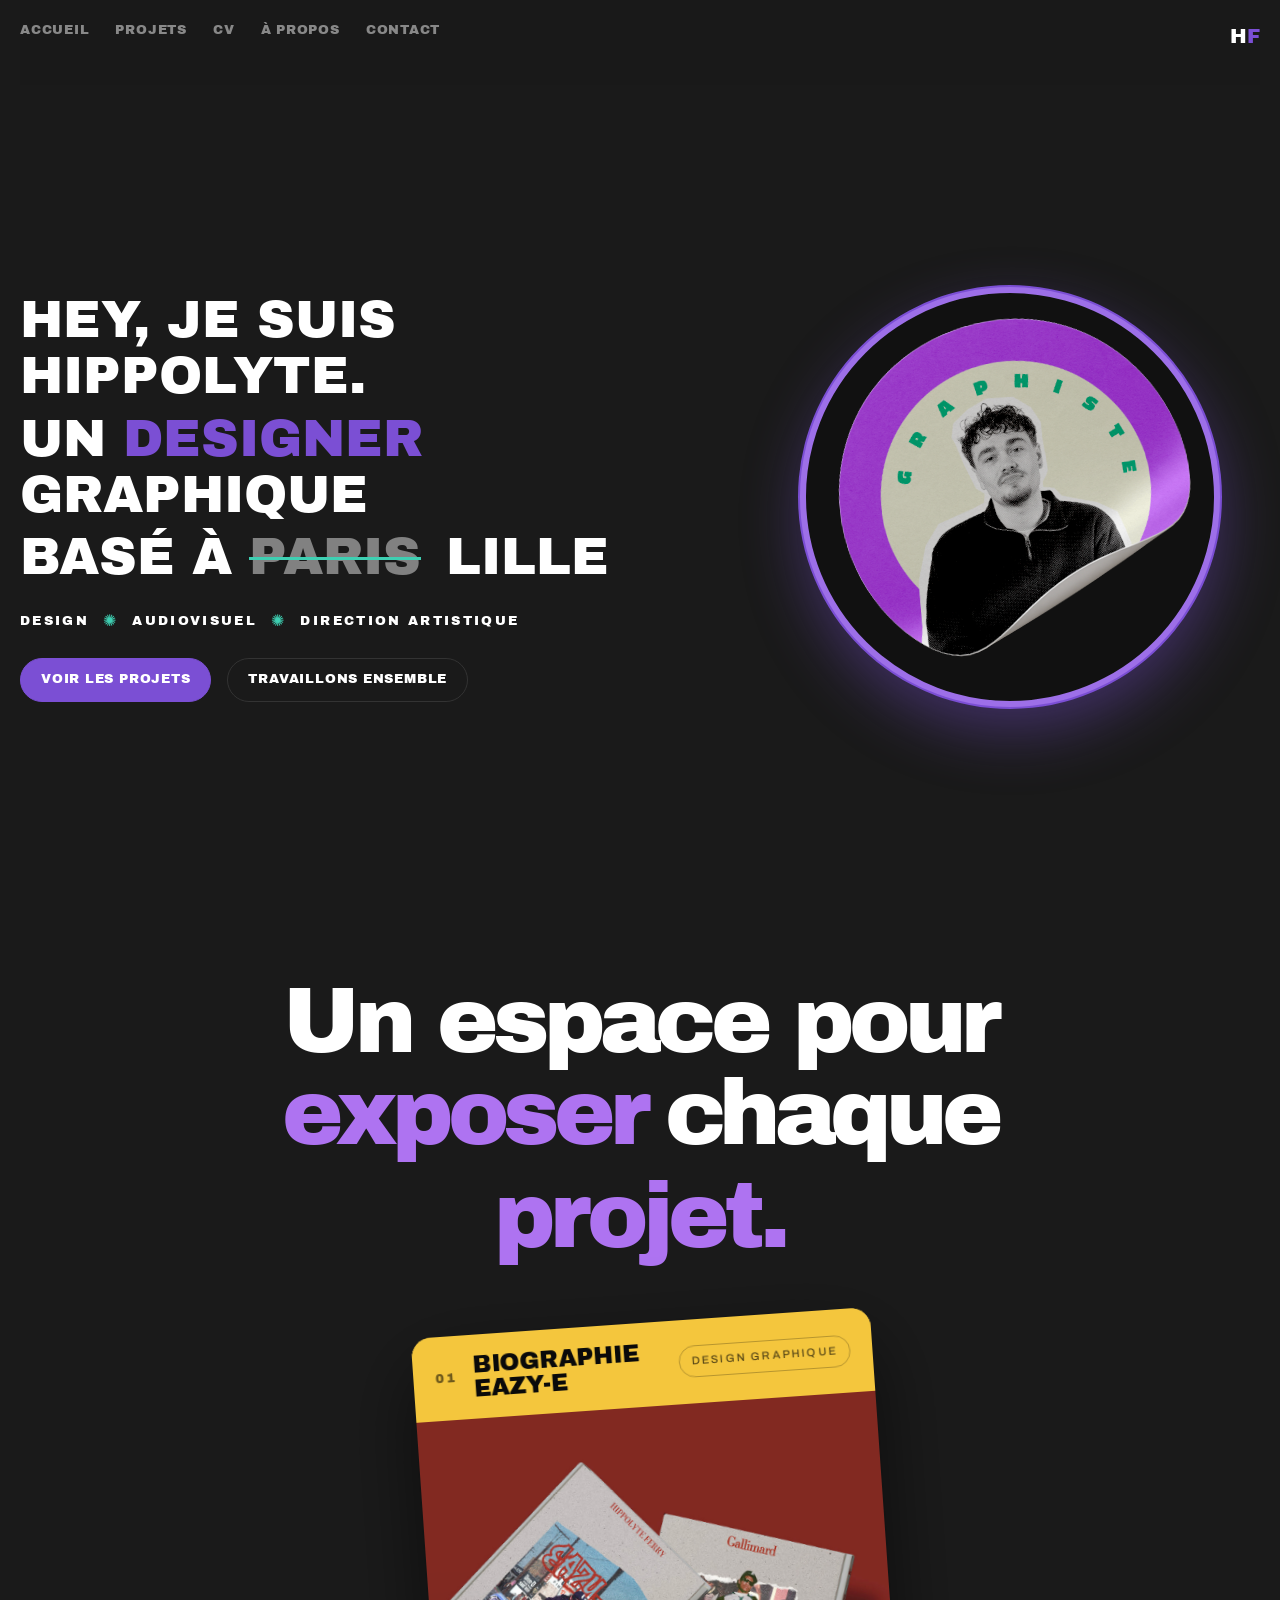
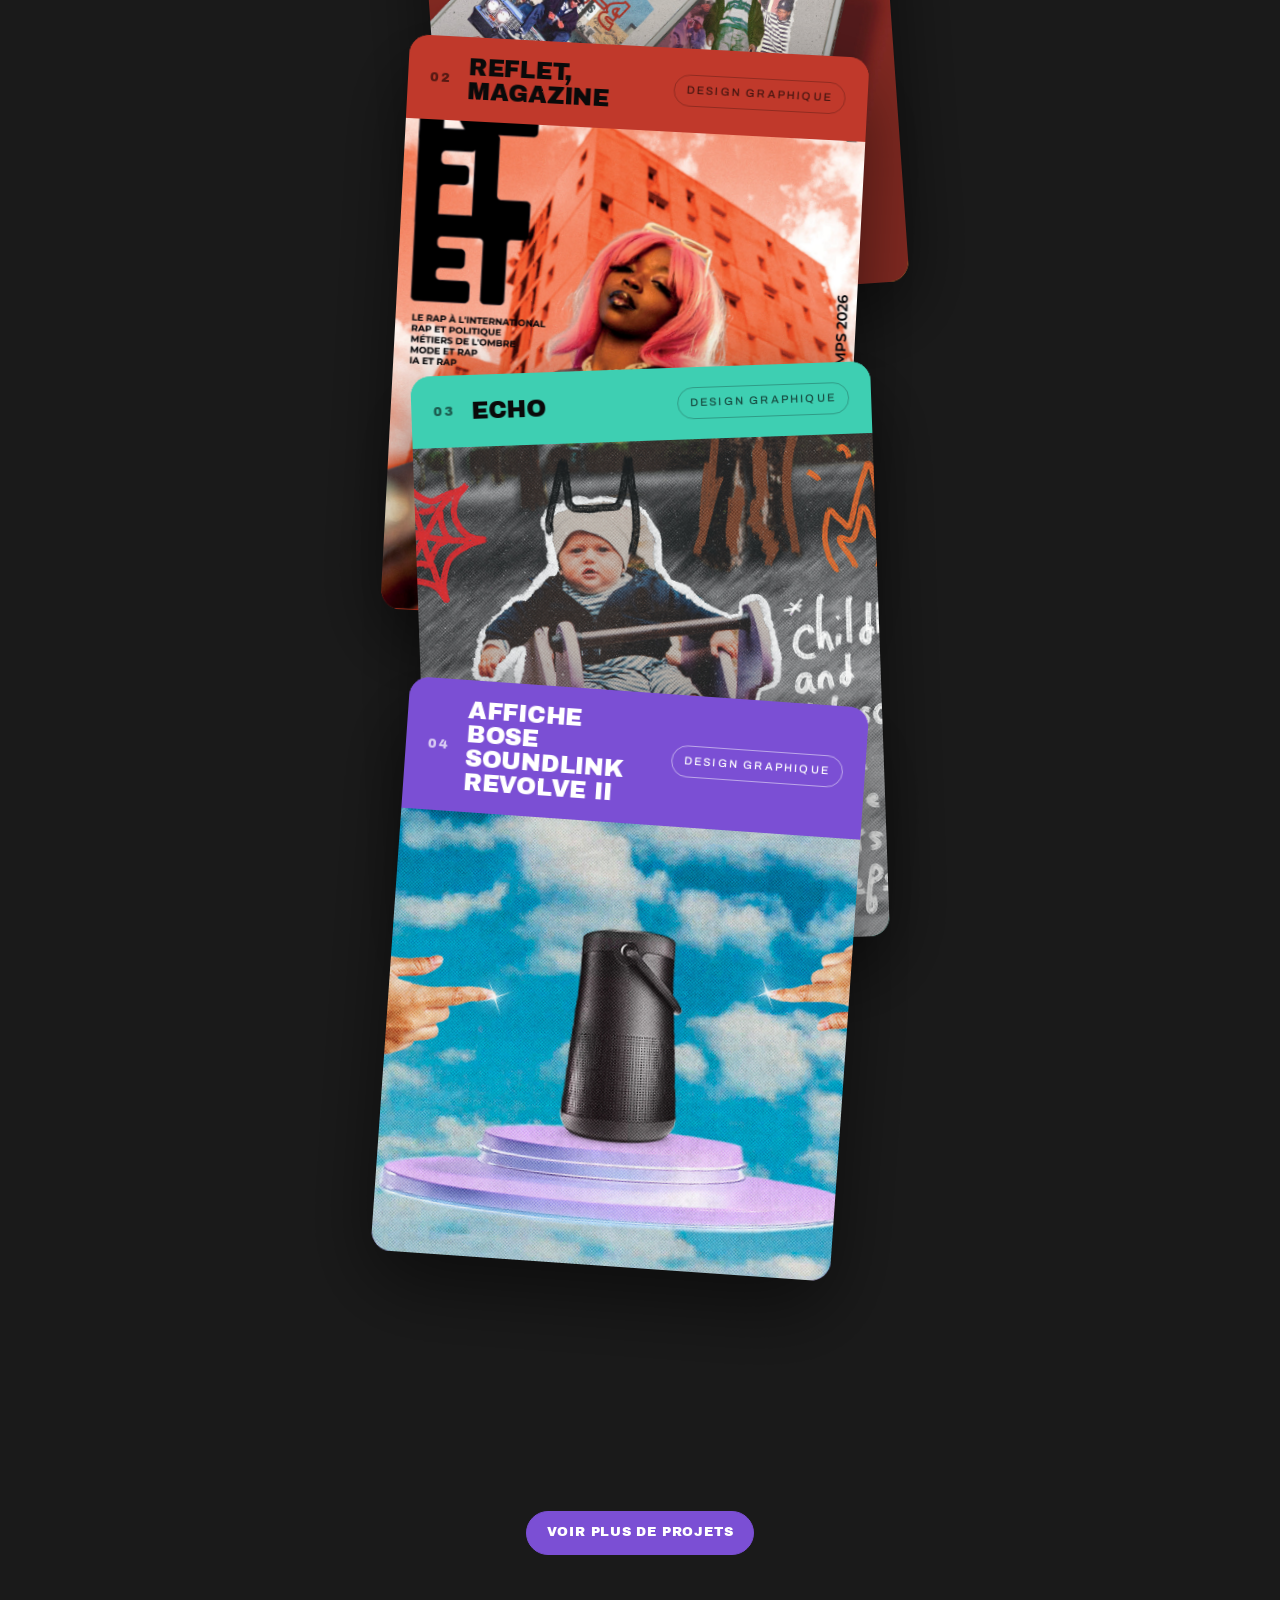
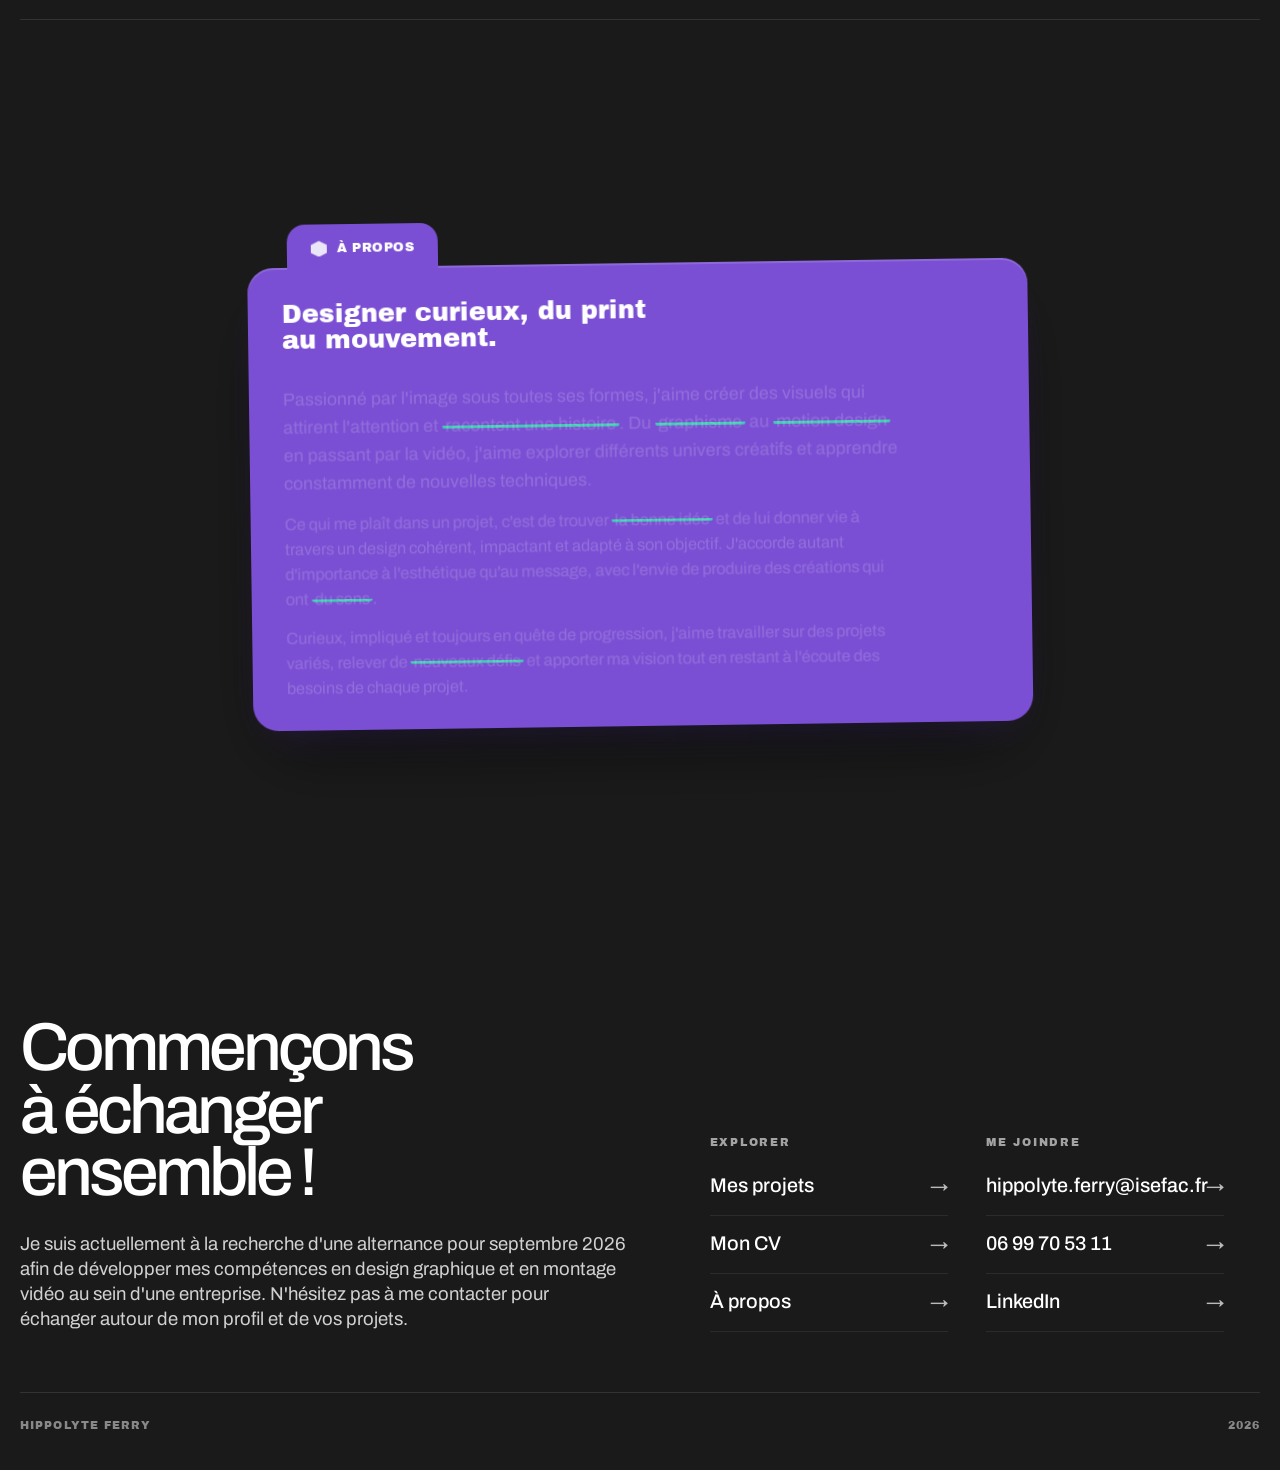
==== index.html @ 92260481 "Initial portfolio upload" ====
<!DOCTYPE html>
<html lang="fr">
  <head>
    <meta charset="UTF-8" />
    <meta name="viewport" content="width=device-width, initial-scale=1.0" />
    <title>Hippolyte Ferry | Designer graphique</title>
    <meta name="description" content="Portfolio du designer graphique Hippolyte Ferry." />
    <link rel="preconnect" href="https://fonts.googleapis.com" />
    <link rel="preconnect" href="https://fonts.gstatic.com" crossorigin />
    <link href="https://fonts.googleapis.com/css2?family=Archivo:wght@400;500;600&family=Archivo+Black&display=swap" rel="stylesheet" />
    <link rel="stylesheet" href="styles.css" />
  </head>
  <body>
    <div class="site-shell">
      <header class="site-header">
        <nav class="site-nav" aria-label="Navigation principale">
          <a href="#top">Accueil</a>
          <a href="projets.html">Projets</a>
          <a href="cv.html">CV</a>
          <a href="#about">À propos</a>
          <a href="#contact">Contact</a>
        </nav>
        <a class="brand" href="#top" aria-label="Retour en haut">H<span>F</span></a>
      </header>

      <main id="top">
        <section class="hero">
          <div class="hero-copy">
            <h1 class="hero-headline">
              <span class="hero-line">HEY, JE SUIS HIPPOLYTE.</span>
              <span class="hero-line">UN <em>DESIGNER</em> GRAPHIQUE</span>
              <span class="hero-line">BASÉ À <s>PARIS</s> LILLE</span>
            </h1>
            <div class="hero-tags">
              <span>DESIGN</span>
              <span class="hero-star">✺</span>
              <span>AUDIOVISUEL</span>
              <span class="hero-star">✺</span>
              <span>DIRECTION ARTISTIQUE</span>
            </div>
            <div class="hero-actions">
              <a class="button button--primary" href="projets.html">Voir les projets</a>
              <a class="button button--ghost" href="#contact">Travaillons ensemble</a>
            </div>
          </div>

          <aside class="hero-photo">
            <div class="photo-sticker">
              <img src="assets/media/profile/stickersnew.png" alt="Portrait d'Hippolyte Ferry" />
            </div>
          </aside>
        </section>

        <section class="stack-cards reveal" aria-label="Un espace pour exposer chaque projet">
          <header class="stack-cards__head">
            <h2>
              <span class="stack-cards__headline-line">Un espace pour</span>
              <span class="stack-cards__headline-line">
                <span class="stack-cards__headline-accent">exposer</span>
                <span>chaque</span>
                <span class="stack-cards__headline-accent">projet.</span>
              </span>
            </h2>
          </header>

          <div class="stack-cards__stage">
            <a class="stack-card stack-card--1" href="project-eazy-e.html" style="background:#f4c63d">
              <div class="stack-card__media">
                <img src="assets/media/eazy-e/2bioeazy-e.jpg" alt="Biographie Eazy-E" />
              </div>
              <div class="stack-card__footer">
                <span class="stack-card__num">01</span>
                <span class="stack-card__title">Biographie Eazy-E</span>
                <span class="stack-card__cat">Design graphique</span>
              </div>
            </a>

            <a class="stack-card stack-card--2" href="project-reflet.html" style="background:#c0392b">
              <div class="stack-card__media">
                <img src="assets/media/reflet/couvmaga.jpg" alt="Reflet, magazine rap" />
              </div>
              <div class="stack-card__footer">
                <span class="stack-card__num">02</span>
                <span class="stack-card__title">Reflet, Magazine</span>
                <span class="stack-card__cat">Design graphique</span>
              </div>
            </a>

            <a class="stack-card stack-card--3" href="project-echo.html" style="background:#3ecfb2">
              <div class="stack-card__media">
                <img src="assets/media/echo/echomontage.jpeg" alt="Echo, collage photographique" />
              </div>
              <div class="stack-card__footer">
                <span class="stack-card__num">03</span>
                <span class="stack-card__title">Echo</span>
                <span class="stack-card__cat">Design graphique</span>
              </div>
            </a>

            <a class="stack-card stack-card--4" href="project-bose.html" style="background:#7b4fd4">
              <div class="stack-card__media">
                <img src="assets/media/bose/visubose.jpg" alt="Affiche Bose SoundLink Revolve II" />
              </div>
              <div class="stack-card__footer">
                <span class="stack-card__num">04</span>
                <span class="stack-card__title">Affiche Bose SoundLink Revolve II</span>
                <span class="stack-card__cat">Design graphique</span>
              </div>
            </a>
          </div>

          <div class="stack-cards__cta">
            <a class="button button--primary" href="projets.html">Voir plus de projets</a>
          </div>
        </section>

        <section class="about-section" id="about">
          <div class="about-folder reveal">
            <div class="about-folder__tabs">
              <span class="about-folder__tab is-active">
                <span class="about-folder__hex" aria-hidden="true"></span> À propos
              </span>
            </div>

            <div class="about-folder__body">
              <h2 class="about-folder__title about-anim">Designer curieux, du print au mouvement.</h2>

              <div class="about-text">
                <p class="about-lead">
                  Passionné par l'image sous toutes ses formes, j'aime créer des
                  visuels qui attirent l'attention et <span class="about-kw">racontent une histoire</span>. Du
                  <span class="about-kw">graphisme</span> au <span class="about-kw">motion design</span> en passant par la vidéo, j'aime
                  explorer différents univers créatifs et apprendre constamment
                  de nouvelles techniques.
                </p>
                <p>
                  Ce qui me plaît dans un projet, c'est de trouver <span class="about-kw">la bonne idée</span>
                  et de lui donner vie à travers un design cohérent, impactant et
                  adapté à son objectif. J'accorde autant d'importance à
                  l'esthétique qu'au message, avec l'envie de produire des
                  créations qui ont <span class="about-kw">du sens</span>.
                </p>
                <p>
                  Curieux, impliqué et toujours en quête de progression, j'aime
                  travailler sur des projets variés, relever de <span class="about-kw">nouveaux défis</span> et
                  apporter ma vision tout en restant à l'écoute des besoins de
                  chaque projet.
                </p>
              </div>
            </div>
          </div>
        </section>

        <section class="contact-section reveal" id="contact">
          <div class="contact-layout">
            <div class="contact-copy">
              <h2>Commençons à échanger ensemble !</h2>
              <p class="contact-intro">
                Je suis actuellement à la recherche d'une alternance pour
                septembre 2026 afin de développer mes compétences en design
                graphique et en montage vidéo au sein d'une entreprise.
                N'hésitez pas à me contacter pour échanger autour de mon
                profil et de vos projets.
              </p>
            </div>

            <div class="contact-columns" aria-label="Liens de contact">
              <div class="contact-column">
                <span class="contact-column__label">Explorer</span>
                <a class="contact-link" href="projets.html">
                  <span>Mes projets</span>
                  <span class="contact-link__arrow" aria-hidden="true">&rarr;</span>
                </a>
                <a class="contact-link" href="cv.html">
                  <span>Mon CV</span>
                  <span class="contact-link__arrow" aria-hidden="true">&rarr;</span>
                </a>
                <a class="contact-link" href="#about">
                  <span>À propos</span>
                  <span class="contact-link__arrow" aria-hidden="true">&rarr;</span>
                </a>
              </div>

              <div class="contact-column">
                <span class="contact-column__label">Me joindre</span>
                <a class="contact-link contact-link--primary" href="mailto:hippolyte.ferry@isefac.fr">
                  <span>hippolyte.ferry@isefac.fr</span>
                  <span class="contact-link__arrow" aria-hidden="true">&rarr;</span>
                </a>
                <a class="contact-link" href="tel:+33699705311">
                  <span>06 99 70 53 11</span>
                  <span class="contact-link__arrow" aria-hidden="true">&rarr;</span>
                </a>
                <a class="contact-link" href="https://www.linkedin.com/in/hippolyte-ferry-4ab2b821a/" target="_blank" rel="noreferrer">
                  <span>LinkedIn</span>
                  <span class="contact-link__arrow" aria-hidden="true">&rarr;</span>
                </a>
              </div>
            </div>
          </div>
        </section>
      </main>

      <footer class="site-footer">
        <span>Hippolyte Ferry</span>
        <span id="year"></span>
      </footer>
    </div>

    <button class="scroll-top" aria-label="Retour en haut">↑</button>

    <script src="script.js"></script>
  </body>
</html>
---- styles.css ----
:root {
  --c-bg: #1a1a1a;
  --c-bg-dark: #111111;
  --c-surface: #222222;
  --c-border: #333333;
  --c-white: #ffffff;
  --c-grey: #888888;
  --c-purple: #7b4fd4;
  --c-purple-light: #9d6fe8;
  --c-teal: #3ecfb2;
  --f-main: 'Archivo Black', sans-serif;
  --f-body: 'Archivo', sans-serif;
  --max-width: 1440px;
  --r-sm: 6px;
  --r-md: 14px;
  --r-lg: 24px;
  --r-pill: 999px;
  --radius-lg: var(--r-lg);
  --radius-md: var(--r-md);
  --radius-sm: var(--r-sm);
}

*, *::before, *::after { box-sizing: border-box; margin: 0; padding: 0; }

html { scroll-behavior: smooth; }

body {
  background: var(--c-bg);
  color: var(--c-white);
  font-family: var(--f-body);
  font-size: 16px;
  line-height: 1.6;
  -webkit-font-smoothing: antialiased;
}

img { display: block; width: 100%; }

a { color: inherit; text-decoration: none; }

a:focus-visible,
.button:focus-visible {
  outline: 2px solid var(--c-purple);
  outline-offset: 4px;
}

p { margin: 0; color: var(--c-grey); line-height: 1.6; }

h1, h2, h3 {
  margin: 0;
  font-family: var(--f-main);
  font-weight: 400;
}

ul { margin: 0; padding: 0; list-style: none; }

.site-shell {
  width: min(calc(100% - 40px), var(--max-width));
  margin: 0 auto;
}

/* ── HEADER ── */
.site-header {
  position: sticky;
  top: 0;
  z-index: 20;
  display: flex;
  align-items: center;
  justify-content: space-between;
  padding: 20px 0;
  background: rgba(26, 26, 26, 0.95);
  backdrop-filter: blur(10px);
  border-bottom: 1px solid transparent;
  transition: border-color 220ms ease;
}

.site-header.is-scrolled { border-bottom-color: var(--c-border); }

.brand {
  font-family: var(--f-main);
  font-size: 20px;
  color: var(--c-white);
  letter-spacing: 0;
  text-transform: none;
  transition: opacity 180ms ease;
}

.brand:hover { opacity: 0.8; }

.brand span { color: var(--c-purple); }

.site-nav {
  display: flex;
  gap: 26px;
  align-items: center;
}

.site-nav a {
  font-family: var(--f-main);
  font-size: 13px;
  letter-spacing: 0.06em;
  text-transform: uppercase;
  color: var(--c-grey);
  transition: color 180ms ease;
}

.site-nav a:hover { color: var(--c-purple-light); }
/* ── HERO ── */
.hero,
.project-hero {
  min-height: calc(100vh - 96px);
  display: grid;
  grid-template-columns: minmax(0, 1.15fr) minmax(300px, 0.85fr);
  align-items: center;
  gap: clamp(32px, 5vw, 72px);
  padding: clamp(36px, 6vw, 76px) 0 56px;
}

.hero-copy,
.project-hero__copy {
  display: grid;
  gap: 20px;
}

.hero-headline {
  font-family: var(--f-main);
  font-size: clamp(30px, 4.2vw, 52px);
  line-height: 1.08;
  color: var(--c-white);
  display: grid;
  gap: 6px;
  text-transform: uppercase;
}

.hero-headline .hero-line {
  display: block;
}

.hero-headline em {
  font-style: normal;
  color: var(--c-purple);
}

.hero-headline s {
  color: var(--c-white-60, rgba(255, 255, 255, 0.45));
  text-decoration-thickness: 3px;
  text-decoration-color: var(--c-teal);
  margin-right: 8px;
}

.hero-tags {
  display: flex;
  flex-wrap: wrap;
  align-items: center;
  gap: 14px;
  font-family: var(--f-main);
  font-size: 13px;
  letter-spacing: 0.18em;
  text-transform: uppercase;
  color: var(--c-white);
  margin-top: 6px;
}

.hero-tags .hero-star {
  color: var(--c-teal);
  font-size: 16px;
  line-height: 1;
}

.eyebrow {
  font-family: var(--f-main);
  font-size: 11px;
  text-transform: uppercase;
  letter-spacing: 0.2em;
  color: var(--c-teal);
}

.hero-actions {
  display: flex;
  flex-wrap: wrap;
  gap: 16px;
  margin-top: 6px;
}

/* ── BUTTONS ── */
.button {
  display: inline-flex;
  align-items: center;
  justify-content: center;
  min-height: 44px;
  padding: 0 20px;
  border-radius: var(--r-pill);
  border: 1px solid var(--c-border);
  font-family: var(--f-main);
  font-size: 13px;
  letter-spacing: 0.06em;
  text-transform: uppercase;
  transition: transform 180ms ease, background 180ms ease, border-color 180ms ease, color 180ms ease;
}

.button--primary {
  background: var(--c-purple);
  color: var(--c-white);
  border-color: var(--c-purple);
}

.button--primary:hover {
  transform: translateY(-2px);
  background: var(--c-purple-light);
  border-color: var(--c-purple-light);
}

.button--ghost {
  background: transparent;
  color: var(--c-white);
}

.button--ghost:hover {
  transform: translateY(-2px);
  border-color: var(--c-purple);
  color: var(--c-purple-light);
}

/* ── HERO PANEL ── */
.hero-panel,
.project-hero__media {
  position: relative;
}

.panel-frame,
.project-hero__media img,
.project-note,
.about-card,
.contact-section,
.overview-card {
  border-radius: var(--r-lg);
  background: var(--c-bg-dark);
  border: 1px solid var(--c-border);
  overflow: hidden;
}

.project-media {
  border-radius: 0;
  background: var(--c-bg-dark);
  border: 1px solid var(--c-border);
  overflow: hidden;
}

.story-media,
.gallery-panel {
  border-radius: 0;
  background: transparent;
  overflow: hidden;
}

.panel-frame { padding: 28px; }

.panel-kicker {
  max-width: 18rem;
  font-size: 0.95rem;
  color: var(--c-grey);
}

.panel-stack {
  display: grid;
  grid-template-columns: repeat(2, minmax(0, 1fr));
  gap: 14px;
  margin: 28px 0;
}

.panel-stat {
  padding: 18px;
  border-radius: var(--r-sm);
  background: var(--c-surface);
  border: 1px solid var(--c-border);
}

.panel-stat span,
.overview-card span {
  display: block;
  margin-bottom: 10px;
  font-family: var(--f-main);
  font-size: 11px;
  text-transform: uppercase;
  letter-spacing: 0.18em;
  color: var(--c-grey);
}

.panel-stat strong {
  font-family: var(--f-main);
  font-size: 14px;
  font-weight: 400;
  color: var(--c-white);
  line-height: 1.35;
}

.hero-photo {
  position: relative;
  display: flex;
  align-items: center;
  justify-content: center;
}

.photo-sticker {
  position: relative;
  width: 100%;
  max-width: 420px;
  aspect-ratio: 1;
  border-radius: 50%;
  overflow: hidden;
  border: 6px solid var(--c-purple-light);
  box-shadow:
    0 0 0 2px var(--c-purple),
    0 24px 60px rgba(123, 79, 212, 0.4);
  transform: rotate(-6deg);
  transition: transform 400ms ease;
  background: var(--c-bg-dark);
}

.photo-sticker:hover { transform: rotate(0deg) scale(1.03); }

.photo-sticker img {
  width: 100%;
  height: 100%;
  object-fit: cover;
  display: block;
}

.about-folder {
  max-width: min(100%, 780px);
}

.about-folder__body {
  padding: clamp(24px, 2.8vw, 34px);
}

.about-folder__body h2,
.about-folder__body h3 {
  font-size: clamp(1.4rem, 2vw, 1.8rem);
}

.about-folder__body .about-text {
  max-width: 39rem;
}

.about-folder__body .about-text p {
  font-size: clamp(1.02rem, 1.2vw, 1.14rem);
  line-height: 1.55;
}

/* ── SECTIONS ── */
.section-heading,
.projects-toolbar,
.contact-section,
.project-overview,
.story-grid,
.gallery-grid,
.next-project {
  margin-top: clamp(56px, 7vw, 96px);
}

.heading-row {
  display: grid;
  grid-template-columns: minmax(0, 1.2fr) minmax(260px, 0.7fr);
  gap: 24px;
  align-items: end;
}

.heading-row h2,
.overview-copy h2,
.story-text h2,
.contact-section h2 {
  max-width: 16ch;
  font-size: clamp(1.9rem, 3.4vw, 3rem);
  line-height: 1.02;
  color: var(--c-white);
}

/* ── FILTER ── */
.projects-toolbar {
  display: flex;
  align-items: center;
  justify-content: space-between;
  gap: 20px;
}

.filter-group {
  display: flex;
  flex-wrap: wrap;
  gap: 12px;
}

.filter-chip {
  appearance: none;
  border: 1px solid var(--c-border);
  background: transparent;
  color: var(--c-grey);
  min-height: 40px;
  padding: 0 18px;
  border-radius: var(--r-sm);
  font-family: var(--f-main);
  font-size: 11px;
  letter-spacing: 0.12em;
  text-transform: uppercase;
  cursor: pointer;
  transition: color 180ms ease, border-color 180ms ease, background 180ms ease;
}

.filter-chip:hover {
  color: var(--c-purple-light);
  border-color: var(--c-purple);
}

.filter-chip.is-active {
  background: var(--c-purple);
  color: var(--c-white);
  border-color: var(--c-purple);
}

/* ── PROJECTS GRID ── */
.projects-grid {
  display: grid;
  grid-template-columns: 1fr 1fr;
  gap: 16px;
  margin-top: 24px;
}

.project-card,
.project-note { min-height: 0; }

.project-card {
  position: relative;
  display: block;
  border-radius: var(--r-md);
  overflow: hidden;
  cursor: pointer;
}

/* Image remplit toute la carte */
.project-card .project-media {
  aspect-ratio: 16 / 9;
  position: relative;
  overflow: hidden;
}

.project-card .project-media img,
.project-card .project-media video {
  width: 100%;
  height: 100%;
  object-fit: cover;
  object-position: center;
  display: block;
  transition: transform 600ms cubic-bezier(0.25, 0.46, 0.45, 0.94);
}

.project-card:hover .project-media img,
.project-card:hover .project-media video {
  transform: scale(1.06);
}

.project-card[hidden] { display: none; }

/* Rectangle pleine largeur */
.project-card--full { grid-column: 1 / -1; }
.project-card--full .project-media { aspect-ratio: 16 / 7; }

.project-note {
  grid-column: 1 / -1;
  padding: 22px;
  display: grid;
  align-content: end;
  gap: 16px;
  background: var(--c-surface);
  border: 1px solid var(--c-border);
  border-radius: var(--r-md);
}

.project-note h3 {
  font-size: clamp(1.5rem, 2.6vw, 2.4rem);
  line-height: 1.0;
  max-width: 9ch;
  color: var(--c-white);
}

.project-media {
  position: relative;
  border-radius: 0;
  border: 0;
  background: var(--c-surface);
  overflow: hidden;
}

/* ── PLACEHOLDERS ── */
.project-placeholder {
  display: flex;
  align-items: center;
  justify-content: center;
  min-height: 170px;
  position: relative;
}

.project-placeholder::after {
  content: "";
  position: absolute;
  inset: 0;
  background:
    repeating-linear-gradient(
      45deg,
      transparent 0,
      transparent 14px,
      rgba(255, 255, 255, 0.02) 14px,
      rgba(255, 255, 255, 0.02) 15px
    );
  pointer-events: none;
}

.placeholder-label {
  font-family: var(--f-main);
  font-size: clamp(56px, 8vw, 96px);
  color: rgba(255, 255, 255, 0.12);
  letter-spacing: 0.05em;
  position: relative;
  z-index: 1;
}

.placeholder--01 { background: linear-gradient(135deg, #2a1a55, #111111); }
.placeholder--02 { background: linear-gradient(135deg, #1a2d3a, #111111); }
.placeholder--03 { background: linear-gradient(135deg, #3a1a2a, #111111); }
.placeholder--04 { background: linear-gradient(135deg, #1a3a2a, #111111); }
.placeholder--05 { background: linear-gradient(135deg, #3a2a1a, #111111); }
.placeholder--06 { background: linear-gradient(135deg, #2a1a3a, #111111); }
.placeholder--audio-01 { background: linear-gradient(135deg, var(--c-purple), #1a1a1a); }
.placeholder--audio-02 { background: linear-gradient(135deg, #111111, var(--c-purple) 80%, var(--c-teal)); }

.project-card--poster .project-media {
  padding: 18px;
  background: var(--c-surface);
}

.project-card--poster .project-media img {
  object-fit: contain;
  object-position: center top;
}

.project-card--showcase {
  grid-template-rows: clamp(240px, 24vw, 360px) auto;
}

.project-card--showcase .project-media {
  padding: 18px;
  background: var(--c-surface);
}

.project-card--showcase .project-media img {
  object-fit: contain;
  object-position: center;
}

.project-media img {
  height: 100%;
  object-fit: cover;
}

.project-hero__media img,
.story-media img,
.gallery-panel img {
  height: auto;
  width: 100%;
  display: block;
  object-fit: contain;
}

.project-meta {
  position: absolute;
  bottom: 0;
  left: 0;
  right: 0;
  padding: clamp(16px, 2vw, 28px);
  padding-top: clamp(48px, 8vw, 80px);
  background: linear-gradient(to top, rgba(0,0,0,0.82) 0%, rgba(0,0,0,0.4) 60%, transparent 100%);
  display: flex;
  flex-direction: column;
  gap: 6px;
  transition: opacity 220ms ease;
}

/* Description masquée par défaut, visible au hover */
.project-meta > span:not(.project-category) {
  font-size: 13px;
  line-height: 1.5;
  color: rgba(255,255,255,0.72);
  max-width: 52ch;
  opacity: 0;
  transform: translateY(6px);
  transition: opacity 250ms ease, transform 250ms ease;
}

.project-card:hover .project-meta > span:not(.project-category) {
  opacity: 1;
  transform: translateY(0);
}

.project-category {
  display: inline-flex;
  align-items: center;
  width: fit-content;
  min-height: 24px;
  padding: 0 10px;
  border-radius: var(--r-sm);
  background: rgba(255,255,255,0.12);
  border: 1px solid rgba(255,255,255,0.18);
  backdrop-filter: blur(6px);
  font-family: var(--f-main);
  font-size: 10px;
  letter-spacing: 0.12em;
  text-transform: uppercase;
  color: rgba(255,255,255,0.8);
}

.project-meta p {
  font-family: var(--f-main);
  font-size: 11px;
  letter-spacing: 0.18em;
  text-transform: uppercase;
  color: rgba(255,255,255,0.6);
}

.project-meta h3 {
  font-size: clamp(1rem, 1.4vw, 1.4rem);
  line-height: 1.1;
  color: var(--c-white);
}

/* ── ABOUT ── */
.about-section {
  padding: clamp(64px, 10vw, 112px) 0;
  border-top: 1px solid var(--c-border);
}

.about-grid {
  display: grid;
  grid-template-columns: 1fr 1fr;
  gap: clamp(40px, 6vw, 96px);
  margin-top: clamp(28px, 3.5vw, 44px);
  align-items: start;
}

.about-main h2 {
  font-size: clamp(2rem, 3.6vw, 3.4rem);
  line-height: 1.05;
  letter-spacing: -0.02em;
  margin-bottom: clamp(20px, 2.5vw, 32px);
}

.about-lead {
  font-family: var(--f-body);
  font-size: 1.05rem;
  line-height: 1.75;
  color: rgba(255, 255, 255, 0.72);
}

.about-side p {
  font-family: var(--f-body);
  font-size: 0.92rem;
  line-height: 1.75;
  color: rgba(255, 255, 255, 0.5);
  margin-bottom: 16px;
}

.about-tags {
  list-style: none;
  padding: 0;
  margin-top: clamp(24px, 3vw, 36px);
  display: flex;
  flex-wrap: wrap;
  gap: 8px;
}

.about-tags li {
  font-family: var(--f-body);
  font-size: 11px;
  letter-spacing: 0.1em;
  text-transform: uppercase;
  color: var(--c-teal);
  border: 1px solid rgba(62, 207, 178, 0.3);
  border-radius: var(--r-pill);
  padding: 6px 14px;
}

@media (max-width: 768px) {
  .about-grid { grid-template-columns: 1fr; }
}

/* ── ABOUT FOLDER ── */
.about-folder {
  width: min(820px, 100%);
  margin: clamp(48px, 7vw, 88px) auto clamp(24px, 4vw, 56px);
  transform-origin: center;
}

.about-folder.reveal {
  opacity: 0;
  transition: transform 400ms ease, opacity 650ms ease;
  transform: perspective(1100px) translateY(24px) rotate(-0.8deg)
    rotateX(var(--about-rx, 0deg)) rotateY(var(--about-ry, 0deg)) scale(var(--about-sc, 1));
}

.about-folder.reveal.is-visible {
  opacity: 1;
  transform: perspective(1100px) translateY(0) rotate(-0.8deg)
    rotateX(var(--about-rx, 0deg)) rotateY(var(--about-ry, 0deg)) scale(var(--about-sc, 1));
}

.about-folder.is-hovered { --about-sc: 1.005; }

.about-folder__tabs {
  display: flex;
  gap: 10px;
  padding-left: clamp(20px, 4vw, 40px);
  position: relative;
  z-index: 2;
}

.about-folder__tab {
  display: inline-flex;
  align-items: center;
  gap: 10px;
  padding: 14px 24px 26px;
  margin-bottom: -18px;
  border-radius: 18px 18px 0 0;
  font-family: var(--f-main);
  font-size: clamp(11px, 1.1vw, 13px);
  letter-spacing: 0.04em;
  text-transform: uppercase;
  color: rgba(255, 255, 255, 0.55);
  background: var(--c-surface);
  transition: color 0.2s ease, transform 0.2s ease;
}

.about-folder__tab.is-active {
  background: var(--c-purple);
  color: var(--c-white);
}

.about-folder__tab--accent {
  background: var(--c-teal);
  color: #08110f;
}

.about-folder__hex {
  width: 16px;
  height: 16px;
  background: currentColor;
  opacity: 0.85;
  clip-path: polygon(50% 0, 100% 25%, 100% 75%, 50% 100%, 0 75%, 0 25%);
}

.about-folder__body {
  position: relative;
  border-radius: clamp(18px, 2vw, 26px);
  background: var(--c-purple);
  padding: clamp(28px, 3.4vw, 44px);
  overflow: hidden;
  box-shadow:
    0 2px 0 rgba(255, 255, 255, 0.14) inset,
    0 36px 70px -24px rgba(0, 0, 0, 0.7),
    0 18px 40px -28px rgba(123, 79, 212, 0.7);
}

.about-folder__body::after {
  content: "";
  position: absolute;
  inset: 0;
  background: radial-gradient(
    260px circle at var(--about-mx, 50%) var(--about-my, 0%),
    rgba(255, 255, 255, 0.1),
    transparent 60%
  );
  opacity: 0;
  transition: opacity 280ms ease;
  pointer-events: none;
}

.about-folder.is-hovered .about-folder__body::after { opacity: 0.65; }

/* apparition en cascade */
.about-folder.is-armed .about-anim {
  opacity: 0;
  transform: translateY(16px);
}

.about-anim {
  transition: opacity 650ms ease, transform 650ms ease;
}

.about-folder.is-revealed .about-anim {
  opacity: 1;
  transform: none;
}

/* surlignage progressif au scroll — chaque mot s'illumine */
.about-word {
  --word-progress: 0;
  display: inline-block;
  color: var(--c-white);
  opacity: var(--word-opacity, 0.18);
  transform: translate3d(0, var(--word-shift, 0.32em), 0);
  text-shadow: 0 0 var(--word-glow, 0px) rgba(255, 255, 255, 0.16);
  transition:
    opacity 180ms linear,
    transform 180ms ease-out,
    text-shadow 180ms ease-out,
    color 180ms ease;
}

.about-word.is-lit {
  opacity: 1;
  transform: translate3d(0, 0, 0);
  color: var(--c-white);
}

/* mots-clés surlignés — balayage teal */
.about-kw {
  position: relative;
  color: var(--c-white);
  padding: 0 3px;
  border-radius: 4px;
  background-image: linear-gradient(var(--c-teal), var(--c-teal));
  background-repeat: no-repeat;
  background-position: 0 92%;
  background-size: 0% 0.16em;
  transition: background-size 600ms cubic-bezier(0.22, 1, 0.36, 1), color 220ms ease;
  cursor: default;
}

.about-folder.is-revealed .about-kw { background-size: 100% 0.16em; }

/* au survol : le trait se remplit en pavé teal */
.about-folder.is-revealed .about-kw:hover {
  background-size: 100% 100%;
  background-position: 0 0;
  color: #08110f;
}

.about-folder.is-revealed .about-kw:hover .about-word { color: #08110f; }

.about-folder__pill {
  display: inline-flex;
  align-items: center;
  padding: 9px 20px;
  border-radius: var(--r-pill);
  background: var(--c-teal);
  color: #08110f;
  font-family: var(--f-main);
  font-size: clamp(12px, 1.2vw, 14px);
  letter-spacing: 0.01em;
}

.about-folder__title {
  margin-top: 0;
  font-family: var(--f-main);
  font-size: clamp(1.7rem, 3vw, 2.6rem);
  line-height: 1.04;
  color: var(--c-white);
  max-width: 22ch;
}

.about-folder__body .about-text {
  position: relative;
  margin-top: clamp(18px, 2.2vw, 26px);
  max-width: 70ch;
  display: grid;
  gap: 13px;
}

.about-folder__body .about-text::after {
  content: "";
  position: absolute;
  inset: -6% -8%;
  background: linear-gradient(
    90deg,
    transparent 0%,
    rgba(255, 255, 255, 0.02) 34%,
    rgba(255, 255, 255, 0.1) 50%,
    rgba(255, 255, 255, 0.02) 66%,
    transparent 100%
  );
  opacity: var(--about-sheen-opacity, 0);
  transform: translate3d(var(--about-sheen-x, -60%), 0, 0);
  transition: opacity 180ms linear, transform 180ms linear;
  pointer-events: none;
  mix-blend-mode: screen;
}

.about-folder__body .about-text p {
  color: rgba(255, 255, 255, 0.82);
  font-size: 1rem;
  line-height: 1.7;
}

.about-folder__body .about-text .about-lead {
  color: var(--c-white);
  font-size: 1.1rem;
  line-height: 1.6;
}

/* ── CONTACT ── */
.contact-section {
  position: relative;
  margin-top: clamp(80px, 10vw, 140px);
  margin-bottom: 60px;
  padding: 0;
  border: 0;
  border-radius: 0;
  background: transparent;
  overflow: visible;
}

.contact-layout {
  display: grid;
  grid-template-columns: minmax(0, 1.08fr) minmax(420px, 0.92fr);
  gap: clamp(54px, 8vw, 138px);
  align-items: start;
}

.contact-copy {
  display: grid;
  gap: 28px;
  max-width: 820px;
}

.contact-section h2 {
  max-width: 8.4ch;
  font-family: var(--f-body);
  font-size: clamp(4rem, 5.55vw, 5.9rem);
  font-weight: 500;
  line-height: 0.92;
  letter-spacing: -0.06em;
  color: var(--c-white);
}

.contact-intro {
  max-width: 38rem;
  color: rgba(255, 255, 255, 0.8);
  font-size: clamp(1.3rem, 1.8vw, 1.75rem);
  line-height: 1.28;
}

.contact-columns {
  display: grid;
  grid-template-columns: repeat(2, minmax(0, 1fr));
  gap: 24px clamp(24px, 3vw, 44px);
  align-self: end;
  padding-top: clamp(14px, 4vw, 52px);
  padding-right: clamp(22px, 2.8vw, 48px);
}

.contact-column {
  display: grid;
  align-content: start;
}

.contact-column__label {
  display: inline-block;
  margin-bottom: 6px;
  font-family: var(--f-main);
  font-size: 11px;
  letter-spacing: 0.16em;
  text-transform: uppercase;
  color: rgba(255, 255, 255, 0.6);
}

.contact-link {
  display: flex;
  align-items: center;
  justify-content: space-between;
  gap: 18px;
  min-height: 58px;
  padding: 10px 0;
  border-bottom: 1px solid rgba(255, 255, 255, 0.08);
  font-family: var(--f-body);
  font-size: clamp(1.05rem, 1.55vw, 1.45rem);
  font-weight: 500;
  line-height: 1.05;
  color: var(--c-white);
  transition: color 180ms ease, border-color 180ms ease, transform 180ms ease;
}

.contact-link--primary {
  color: var(--c-white);
}

.contact-link__arrow {
  flex: 0 0 auto;
  font-size: 1.15rem;
  color: rgba(255, 255, 255, 0.7);
  transition: transform 180ms ease, color 180ms ease;
}

.contact-link:hover {
  color: var(--c-purple-light);
  border-color: rgba(123, 79, 212, 0.45);
  transform: translateX(6px);
}

.contact-link:hover .contact-link__arrow {
  color: var(--c-white);
  transform: translateX(4px);
}

/* ── FOOTER ── */
.site-footer {
  display: flex;
  justify-content: space-between;
  gap: 16px;
  padding: 0 0 36px;
  color: var(--c-grey);
  font-family: var(--f-main);
  font-size: 11px;
  letter-spacing: 0.1em;
  text-transform: uppercase;
  border-top: 1px solid var(--c-border);
  padding-top: 24px;
}

/* ── SCROLL TO TOP ── */
.scroll-top {
  position: fixed;
  bottom: 32px;
  right: 32px;
  width: 44px;
  height: 44px;
  border-radius: 50%;
  background: var(--c-grey);
  color: var(--c-white);
  border: none;
  cursor: pointer;
  display: flex;
  align-items: center;
  justify-content: center;
  font-size: 18px;
  z-index: 50;
  opacity: 0;
  pointer-events: none;
  transition: background 200ms ease, opacity 200ms ease;
}

.scroll-top.is-visible { opacity: 1; pointer-events: auto; }
.scroll-top:hover { background: var(--c-purple); }

/* ── PROJECT PAGES ── */
.project-page .site-shell {
  width: min(calc(100% - 48px), 1120px);
}

.project-hero__media img { min-height: 0; max-height: min(90vh, 900px); width: 100%; height: auto; }

/* ═══════════════════════════════════════════
   CASE STUDY — structured project page
   ═══════════════════════════════════════════ */

/* Scroll progress bar */
.scroll-progress { display: none; }

/* Intro section — text only */
.case-intro {
  max-width: 720px;
  padding: clamp(36px, 4.5vw, 64px) 0 clamp(20px, 2.6vw, 36px);
  display: grid;
  gap: 16px;
}
.case-intro h1 {
  font-size: clamp(1.9rem, 3vw, 2.8rem);
  line-height: 1.05;
  color: var(--c-white);
  letter-spacing: -0.02em;
}
.case-lede {
  font-size: 1rem;
  color: var(--c-grey);
  max-width: 56ch;
  line-height: 1.6;
}

/* Feature block — cover + sidebar infos */
.case-feature {
  display: grid;
  grid-template-columns: minmax(0, 1.6fr) minmax(240px, 0.8fr);
  gap: clamp(20px, 2.2vw, 30px);
  align-items: start;
  margin-top: clamp(32px, 4vw, 56px);
}
.case-feature__media {
  position: relative;
  border-radius: 0;
  overflow: hidden;
  background: transparent;
  display: flex;
  align-items: stretch;
  justify-content: center;
}
.case-feature__media img {
  width: 100%;
  height: auto;
  object-fit: cover;
  display: block;
  transition: transform 900ms cubic-bezier(0.2, 0.8, 0.2, 1);
}
.case-feature__media:hover img { transform: scale(1.02); }

.case-feature__media video {
  width: 100%;
  height: auto;
  object-fit: cover;
  display: block;
}

/* variante infos : colonne texte à la place du média */
.case-feature__note {
  display: flex;
  flex-direction: column;
  justify-content: center;
  gap: 16px;
}

.case-feature__note em { font-style: italic; color: var(--c-white); }

.case-feature__info {
  display: flex;
  flex-direction: column;
  background: var(--c-bg-dark);
  border: 1px solid var(--c-border);
  border-radius: 0;
  overflow: hidden;
}
.case-feature__info .case-info__item {
  padding: 15px 20px;
  border-bottom: 1px solid var(--c-border);
  border-right: none;
  display: flex;
  flex-direction: column;
  gap: 8px;
  flex: 1;
  justify-content: center;
}
.case-feature__info .case-info__item:last-child { border-bottom: none; }
.case-feature__info .case-info__item span {
  font-family: var(--f-main);
  font-size: 11px;
  letter-spacing: 0.18em;
  text-transform: uppercase;
  color: var(--c-teal);
}
.case-feature__info .case-info__item strong {
  font-family: var(--f-main);
  font-weight: 400;
  font-size: 15px;
  color: var(--c-white);
  line-height: 1.3;
}

/* ── PROJECT HEADER — titre + meta 2 colonnes ── */
.project-header {
  display: grid;
  grid-template-columns: 1fr 220px;
  gap: clamp(40px, 6vw, 96px);
  align-items: start;
  padding: clamp(36px, 5vw, 64px) 0 clamp(28px, 3.5vw, 48px);
  border-bottom: 1px solid var(--c-border);
  margin-bottom: clamp(32px, 4.5vw, 56px);
}

.project-header h1 {
  font-size: clamp(2rem, 3.4vw, 3.2rem);
  line-height: 1.02;
  color: var(--c-white);
  letter-spacing: -0.02em;
  margin-bottom: clamp(12px, 1.6vw, 20px);
}

.project-header__meta {
  display: flex;
  flex-direction: column;
  gap: 18px;
  padding-top: 6px;
}

.project-header__meta-item {
  display: flex;
  flex-direction: column;
  gap: 3px;
}

.project-header__meta-item span {
  font-family: var(--f-main);
  font-size: 10px;
  letter-spacing: 0.14em;
  text-transform: uppercase;
  color: var(--c-teal);
}

.project-header__meta-item strong {
  font-family: var(--f-body);
  font-size: 0.88rem;
  font-weight: 400;
  color: var(--c-white);
  line-height: 1.4;
}

.project-text-block {
  max-width: 660px;
  margin-top: clamp(28px, 3.5vw, 48px);
  display: grid;
  gap: 14px;
}

.project-text-block h2 {
  font-size: clamp(1.5rem, 2.2vw, 2.2rem);
  line-height: 1.08;
  color: var(--c-white);
}

.project-text-block p {
  color: var(--c-grey);
  font-size: 0.95rem;
  line-height: 1.7;
}

.project-gallery {
  display: grid;
  gap: clamp(22px, 3vw, 34px);
  margin-top: clamp(32px, 4vw, 52px);
}

.project-gallery__item {
  position: relative;
  overflow: hidden;
  background: transparent;
}

.project-gallery--uniform .project-gallery__item {
  aspect-ratio: 1.53;
}

.project-gallery--widescreen .project-gallery__item {
  aspect-ratio: 16 / 9;
}

.project-gallery--vertical {
  display: flex;
  justify-content: center;
}

.project-gallery--vertical .project-gallery__item {
  width: min(420px, 100%);
}

.project-gallery--vertical .project-gallery__item video,
.project-gallery--vertical .project-gallery__item img {
  width: 100%;
  height: auto;
  display: block;
}

.project-gallery__item img,
.project-gallery__item video {
  width: 100%;
  height: auto;
  display: block;
}

.project-gallery--uniform .project-gallery__item img,
.project-gallery--uniform .project-gallery__item video,
.project-gallery--widescreen .project-gallery__item img,
.project-gallery--widescreen .project-gallery__item video {
  height: 100%;
  object-fit: cover;
}

/* Split section — text + image 50/50 */
.case-split {
  display: grid;
  grid-template-columns: 1fr 1fr;
  gap: clamp(32px, 5vw, 72px);
  margin-top: clamp(80px, 10vw, 140px);
  align-items: center;
}
.case-split__text {
  display: grid;
  gap: 20px;
}
.case-split__text h2 {
  font-size: clamp(2rem, 4vw, 3.4rem);
  line-height: 1;
  color: var(--c-white);
}
.case-split__text p {
  max-width: 44ch;
  color: var(--c-grey);
  font-size: 1rem;
  line-height: 1.7;
}
.case-split__media {
  border-radius: 0;
  overflow: hidden;
  background: transparent;
}
.case-split__media img {
  width: 100%;
  height: auto;
  display: block;
  transition: transform 900ms cubic-bezier(0.2, 0.8, 0.2, 1);
}
.case-split__media:hover img { transform: scale(1.04); }

/* Mosaic — 2 carrés côte à côte + 1 rectangle pleine largeur en dessous */
.case-mosaic {
  display: grid;
  grid-template-columns: 1fr 1fr;
  grid-template-rows: auto auto;
  gap: clamp(10px, 1.2vw, 16px);
  margin-top: clamp(36px, 4.5vw, 64px);
}

.case-mosaic__square {
  position: relative;
  overflow: hidden;
  aspect-ratio: 1 / 1;
  border-radius: var(--r-md);
}

.case-mosaic__rect {
  position: relative;
  overflow: hidden;
  grid-column: 1 / -1;
  aspect-ratio: 16 / 7;
  border-radius: var(--r-md);
}

.case-mosaic__square img,
.case-mosaic__square video,
.case-mosaic__rect img,
.case-mosaic__rect video {
  width: 100%;
  height: 100%;
  object-fit: cover;
  display: block;
  transition: transform 900ms cubic-bezier(0.2, 0.8, 0.2, 1);
}

.case-mosaic__square:hover img,
.case-mosaic__rect:hover img { transform: scale(1.04); }

@media (max-width: 600px) {
  .case-mosaic { grid-template-columns: 1fr; }
  .case-mosaic__square { aspect-ratio: 4 / 3; }
  .case-mosaic__rect { aspect-ratio: 4 / 3; grid-column: 1; }
}

/* Wide — final hero-like image */
.case-wide {
  position: relative;
  margin-top: clamp(36px, 4.5vw, 64px);
  border-radius: 0;
  overflow: hidden;
  background: transparent;
}
.case-wide img,
.case-wide video {
  width: 100%;
  height: auto;
  display: block;
  transition: transform 1.2s cubic-bezier(0.2, 0.8, 0.2, 1);
}
.case-wide:hover img { transform: scale(1.03); }

@media (max-width: 1080px) {
  .project-header { grid-template-columns: 1fr; }
  .case-feature { grid-template-columns: 1fr; }
  .case-split { grid-template-columns: 1fr; }
  .case-split__media { max-width: 640px; }
  .project-facts {
    grid-template-columns: 1fr;
  }
  .project-facts__item {
    border-right: none;
    border-bottom: 1px solid var(--c-border);
  }
  .project-facts__item:last-child {
    border-bottom: none;
  }
}

@media (max-width: 720px) {
  .case-feature__media { aspect-ratio: 4/3; }
  .case-wide { aspect-ratio: 4/3; }
}

.project-overview { display: grid; gap: 28px; }

.overview-grid {
  grid-template-columns: repeat(4, minmax(0, 1fr));
  margin-top: 0;
}

.overview-card h3 {
  font-size: clamp(1.4rem, 2vw, 2rem);
  color: var(--c-white);
  margin-top: 8px;
}

.story-grid {
  display: grid;
  grid-template-columns: minmax(0, 0.9fr) minmax(320px, 1.1fr);
  gap: 24px;
  align-items: center;
}

.story-text {
  display: grid;
  gap: 18px;
  padding-right: 2vw;
}

.story-text h2 { color: var(--c-white); }

.story-media,
.gallery-panel { min-height: 0; }

.gallery-grid {
  display: grid;
  grid-template-columns: repeat(12, minmax(0, 1fr));
  gap: 24px;
}

.gallery-panel       { grid-column: span 4; }
.gallery-panel--large { grid-column: span 8; }

.vibz-groups {
  display: grid;
  gap: clamp(28px, 4vw, 44px);
}

.vibz-group {
  display: grid;
  gap: 12px;
}

.vibz-group figcaption {
  font-family: var(--f-main);
  font-size: 11px;
  letter-spacing: 0.18em;
  text-transform: uppercase;
  color: var(--c-teal);
}

.vibz-group img {
  width: 100%;
  height: auto;
  display: block;
}

.next-project { padding-bottom: 72px; }

.next-project a {
  display: inline-block;
  margin-top: 10px;
  font-size: clamp(2.8rem, 7vw, 7rem);
  line-height: 0.92;
  color: var(--c-white);
  transition: color 180ms ease;
}

.next-project a:hover { color: var(--c-purple); }

/* ═══════════════════════════════════════════
   CV PAGE
   ═══════════════════════════════════════════ */
.cv-viewer {
  margin-top: clamp(40px, 6vw, 72px);
  border-radius: var(--r-lg);
  overflow: hidden;
  border: 1px solid var(--c-border);
  background: var(--c-bg-dark);
  height: 90vh;
  min-height: 600px;
}
.cv-viewer object {
  width: 100%;
  height: 100%;
  display: block;
  border: none;
}
.cv-viewer p {
  padding: 32px;
  color: var(--c-grey);
}
.cv-viewer p a { color: var(--c-purple-light); text-decoration: underline; }

.cv-meta {
  display: grid;
  grid-template-columns: repeat(4, 1fr);
  margin-top: clamp(40px, 6vw, 72px);
  border-top: 1px solid var(--c-border);
  border-bottom: 1px solid var(--c-border);
}
.cv-meta__item {
  padding: 24px;
  border-right: 1px solid var(--c-border);
  display: flex;
  flex-direction: column;
  gap: 8px;
}
.cv-meta__item:last-child { border-right: none; }
.cv-meta__item span {
  font-family: var(--f-main);
  font-size: 11px;
  letter-spacing: 0.18em;
  text-transform: uppercase;
  color: var(--c-teal);
}
.cv-meta__item strong {
  font-family: var(--f-main);
  font-weight: 400;
  font-size: 15px;
  color: var(--c-white);
}

.cv-section { margin-top: clamp(48px, 6vw, 80px); }
.cv-section__head {
  display: flex;
  align-items: baseline;
  gap: 18px;
  margin-bottom: clamp(24px, 3vw, 36px);
  padding-bottom: 18px;
  border-bottom: 1px solid var(--c-border);
}
.cv-section__head h2 {
  font-size: clamp(1.7rem, 3vw, 2.4rem);
  line-height: 1.04;
  color: var(--c-white);
}

.cv-timeline { display: grid; gap: 0; }
.cv-entry {
  display: grid;
  grid-template-columns: 180px 1fr;
  gap: 32px;
  padding: 22px 0;
  border-bottom: 1px solid var(--c-border);
  transition: background 200ms ease;
}
.cv-entry:last-child { border-bottom: none; }
.cv-entry:hover { background: rgba(123, 79, 212, 0.04); }
.cv-entry__date span {
  font-family: var(--f-main);
  font-size: 13px;
  letter-spacing: 0.12em;
  text-transform: uppercase;
  color: var(--c-purple);
}
.cv-entry__body h3 {
  font-family: var(--f-main);
  font-size: 18px;
  color: var(--c-white);
  margin-bottom: 6px;
}
.cv-entry__body p { color: var(--c-grey); font-size: 15px; line-height: 1.6; }
.cv-entry__body p + p { margin-top: 8px; }

.cv-skills {
  display: grid;
  grid-template-columns: repeat(3, 1fr);
  gap: 24px;
}
.cv-skill-group {
  background: var(--c-bg-dark);
  border: 1px solid var(--c-border);
  border-radius: var(--r-md);
  padding: 28px;
}
.cv-skill-label {
  display: block;
  font-family: var(--f-main);
  font-size: 11px;
  letter-spacing: 0.18em;
  text-transform: uppercase;
  color: var(--c-teal);
  margin-bottom: 18px;
}
.cv-skill-group ul {
  display: grid;
  gap: 12px;
}
.cv-skill-group li {
  padding-bottom: 12px;
  border-bottom: 1px solid var(--c-border);
  color: var(--c-white);
  font-size: 14px;
}
.cv-skill-group li:last-child { border-bottom: none; padding-bottom: 0; }

@media (max-width: 1080px) {
  .cv-meta { grid-template-columns: repeat(2, 1fr); }
  .cv-meta__item:nth-child(2) { border-right: none; }
  .cv-meta__item:nth-child(1),
  .cv-meta__item:nth-child(2) { border-bottom: 1px solid var(--c-border); }
  .cv-skills { grid-template-columns: 1fr; }
  .cv-entry { grid-template-columns: 120px 1fr; gap: 20px; }
}
@media (max-width: 720px) {
  .cv-meta { grid-template-columns: 1fr; }
  .cv-meta__item {
    border-right: none;
    border-bottom: 1px solid var(--c-border);
  }
  .cv-meta__item:last-child { border-bottom: none; }
  .cv-entry { grid-template-columns: 1fr; gap: 8px; }
}

/* ── INTRO ANIMATION ── */
@keyframes fade-up {
  from { opacity: 0; transform: translateY(28px); }
  to   { opacity: 1; transform: translateY(0); }
}
@keyframes fade-down {
  from { opacity: 0; transform: translateY(-16px); }
  to   { opacity: 1; transform: translateY(0); }
}
@keyframes fade-in {
  from { opacity: 0; }
  to   { opacity: 1; }
}

.site-header {
  animation: fade-down 600ms cubic-bezier(0.22, 1, 0.36, 1) both;
  animation-delay: 80ms;
}

.hero-line:nth-child(1) { animation: fade-up 800ms cubic-bezier(0.22, 1, 0.36, 1) both; animation-delay: 200ms; }
.hero-line:nth-child(2) { animation: fade-up 800ms cubic-bezier(0.22, 1, 0.36, 1) both; animation-delay: 340ms; }
.hero-line:nth-child(3) { animation: fade-up 800ms cubic-bezier(0.22, 1, 0.36, 1) both; animation-delay: 480ms; }

.hero-tags  { animation: fade-in 600ms ease both; animation-delay: 640ms; }
.hero-actions { animation: fade-in 600ms ease both; animation-delay: 760ms; }
.hero-photo { animation: fade-up 900ms cubic-bezier(0.22, 1, 0.36, 1) both; animation-delay: 300ms; }

/* ── REVEAL ── */
.reveal {
  opacity: 0;
  transform: translateY(44px) scale(0.98);
  transition: opacity 700ms cubic-bezier(0.22, 1, 0.36, 1), transform 700ms cubic-bezier(0.22, 1, 0.36, 1);
}

.reveal-delay  { transition-delay: 120ms; }
.reveal-delay2 { transition-delay: 240ms; }
.reveal-delay3 { transition-delay: 360ms; }

.reveal.is-visible { opacity: 1; transform: translateY(0) scale(1); }

/* ── RESPONSIVE ── */
@media (max-width: 1080px) {
  .hero,
  .project-hero,
  .heading-row,
  .projects-toolbar,
  .contact-layout,
  .story-grid,
  .overview-grid { grid-template-columns: 1fr; }

  .projects-toolbar {
    display: grid;
    align-items: start;
    gap: 14px;
  }

  .filter-chip {
    min-height: 44px;
    white-space: nowrap;
  }

  .site-header a {
    min-height: 44px;
    display: inline-flex;
    align-items: center;
    white-space: nowrap;
  }

  .hero-copy h1 {
    font-size: clamp(2.7rem, 13vw, 5rem);
    line-height: 0.95;
  }

  .hero-copy p,
  .hero-copy .eyebrow,
  .stack-cards__head h2 {
    max-width: none;
  }

  .stack-cards__head h2 {
    font-size: clamp(1.08rem, 4.8vw, 1.35rem);
    line-height: 1.08;
  }

  .projects-grid,
  .gallery-grid { grid-template-columns: repeat(2, minmax(0, 1fr)); }

  .project-note,
  .gallery-panel,
  .gallery-panel--large { grid-column: span 2; }

  .about-grid { grid-template-columns: 1fr; }
  .folder__profile { grid-template-columns: 1fr; }
  .hero-layout,
  .hero-section,
  .about-layout,
  .folder__cols--3 { grid-template-columns: repeat(2, minmax(0, 1fr)); }
  .contact-columns {
    grid-template-columns: repeat(2, minmax(0, 1fr));
    padding-top: 8px;
  }
}

@media (max-width: 720px) {
  .site-shell,
  .project-page .site-shell { width: min(calc(100% - 28px), var(--max-width)); }

  .site-header,
  .site-footer,
  .hero-actions { flex-direction: column; align-items: flex-start; }

  .site-header ul {
    display: flex;
    flex-wrap: nowrap;
    gap: 10px;
    overflow-x: auto;
    padding-bottom: 6px;
    scrollbar-width: none;
  }

  .site-header ul::-webkit-scrollbar {
    display: none;
  }

  .about-folder,
  .contact-copy,
  .contact-columns,
  .project-text-block {
    width: 100%;
    max-width: none;
  }

  .panel-stack,
  .overview-grid { grid-template-columns: 1fr; }

  .site-nav { gap: 14px; flex-wrap: wrap; }

  .folder__cols,
  .folder__cols--3 { grid-template-columns: 1fr; }
  .folder__tab { padding: 11px 14px 14px; font-size: 11px; }

  .hero,
  .project-hero { min-height: auto; padding-top: 32px; }

  .hero h1 { font-size: clamp(2rem, 10vw, 3rem); }

  .projects-grid,
  .gallery-grid { grid-template-columns: 1fr; }

  .project-note,
  .gallery-panel,
  .gallery-panel--large { grid-column: span 1; }

  .project-note,
  .about-card,
  .overview-card,
  .panel-frame { padding: 26px; }

  .project-facts {
    grid-template-columns: 1fr 1fr;
  }

  .contact-section {
    padding-left: 0;
    padding-right: 0;
  }

  .contact-section h2 {
    max-width: 10ch;
    font-size: clamp(2.8rem, 12vw, 4.1rem);
  }

  .contact-intro {
    max-width: none;
    font-size: 1rem;
    line-height: 1.45;
  }

  .contact-columns {
    grid-template-columns: 1fr;
    gap: 20px;
    padding-top: 4px;
    padding-right: 0;
  }

  .contact-link {
    min-height: 56px;
    font-size: 1.2rem;
  }

  .projects-grid,
  .story-grid,
  .folder__cols--3,
  .project-facts {
    grid-template-columns: 1fr;
  }

  .project-facts__item {
    border-right: none;
    border-bottom: 1px solid var(--c-border);
  }

  .project-facts__item:last-child {
    border-bottom: none;
  }

  .project-gallery--uniform .project-gallery__item,
  .project-gallery--widescreen .project-gallery__item {
    aspect-ratio: auto;
  }

  .about-folder {
    max-width: 100%;
  }

  .about-folder__body {
    padding: 22px;
  }

  .about-folder__body .about-text {
    max-width: none;
  }

  .about-folder__body .about-text p,
  .project-text-block p:last-child,
  .contact-intro {
    font-size: 0.98rem;
    line-height: 1.5;
  }

  .panel-art,
  .story-media,
  .gallery-panel { min-height: 0; }

  .scroll-top { bottom: 20px; right: 20px; }
}

@media (prefers-reduced-motion: reduce) {
  html { scroll-behavior: auto; }
  *, *::before, *::after { animation: none !important; transition: none !important; }
  .reveal { opacity: 1; transform: none; }
}

/* ── REFLET — galerie de pages magazine ── */
.reflet-pages {
  margin-top: clamp(80px, 10vw, 140px);
}

.reflet-pages__head {
  display: grid;
  gap: 14px;
  margin-bottom: clamp(32px, 5vw, 56px);
  max-width: 640px;
}

.reflet-pages__head h2 {
  font-family: var(--f-main);
  font-size: clamp(2rem, 4vw, 3.4rem);
  line-height: 1.05;
  color: var(--c-white);
}

.reflet-pages__head h2 em { font-style: normal; color: var(--c-purple); }
.reflet-pages__head p { color: var(--c-grey); font-size: 15px; }

.reflet-pages__grid {
  display: grid;
  grid-template-columns: repeat(12, 1fr);
  gap: clamp(14px, 1.6vw, 24px);
}

.reflet-page {
  grid-column: span 6;
  overflow: hidden;
  position: relative;
  background: transparent;
}

.reflet-page--wide { grid-column: span 12; }

.reflet-page img {
  width: 100%;
  height: auto;
  display: block;
  transition: transform 700ms cubic-bezier(0.22, 1, 0.36, 1);
}

.reflet-page:hover img { transform: scale(1.02); }

@media (max-width: 720px) {
  .reflet-page,
  .reflet-page--wide { grid-column: span 12; }
}

/* ── STACK CARDS (projets phares — cartes qui s'empilent au scroll) ── */
.stack-cards {
  padding: clamp(56px, 7vw, 96px) 0 clamp(40px, 5vw, 72px);
  position: relative;
}

.stack-cards__head {
  display: grid;
  justify-items: center;
  margin: 0 auto clamp(42px, 5vw, 68px);
  width: min(100%, 1240px);
  max-width: 1240px;
}

.stack-cards__head h2 {
  display: grid;
  gap: 0.08em;
  font-family: var(--f-main);
  font-size: clamp(3.1rem, 7.2vw, 7.4rem);
  font-weight: 400;
  line-height: 0.92;
  letter-spacing: -0.055em;
  color: var(--c-white);
  text-transform: none;
  text-align: center;
}

.stack-cards__headline-line {
  display: flex;
  justify-content: center;
  align-items: baseline;
  flex-wrap: wrap;
  gap: 0.2em;
}

.stack-cards__headline-accent {
  color: #ae73f1;
}

.stack-cards__stage {
  position: relative;
  display: flex;
  flex-direction: column;
  align-items: center;
  gap: 0;
  /* chaque carte prend ~100vh de scroll */
  padding-bottom: 20vh;
}

.stack-card {
  position: sticky;
  display: flex;
  flex-direction: column;
  width: min(460px, 70vw);
  aspect-ratio: 4 / 5;
  border-radius: 20px;
  overflow: hidden;
  text-decoration: none;
  color: var(--c-bg-dark);
  box-shadow: 0 30px 80px rgba(0, 0, 0, 0.55);
  transform-origin: 50% 0%;
  transition: transform 600ms cubic-bezier(0.22, 1, 0.36, 1);
  will-change: transform;
}

/* offsets suffisants pour que le footer de la carte précédente dépasse
   comme un onglet coloré — rotations alternées pour le côté "pas droit" */
.stack-card--1 { top: 90px;  transform: rotate(-4deg); margin-top: 0; }
.stack-card--2 { top: 190px; transform: rotate(3deg);  margin-top: -28vh; }
.stack-card--3 { top: 290px; transform: rotate(-2deg); margin-top: -28vh; }
.stack-card--4 { top: 390px; transform: rotate(4deg);  margin-top: -28vh; }

.stack-card:hover { transform: rotate(0deg) scale(1.01); }

/* footer en HAUT — ainsi chaque titre/catégorie dépasse entre deux cartes */
.stack-card__footer {
  order: -1;
  display: grid;
  grid-template-columns: auto 1fr auto;
  align-items: center;
  gap: 16px;
  padding: 18px 22px;
  min-height: 72px;
  background: inherit;
  font-family: var(--f-main);
  text-transform: uppercase;
  flex: 0 0 auto;
}

.stack-card__media {
  width: 100%;
  flex: 1 1 auto;
  overflow: hidden;
}

.stack-card__media img {
  width: 100%;
  height: 100%;
  object-fit: cover;
  display: block;
  transition: transform 800ms cubic-bezier(0.22, 1, 0.36, 1);
}

.stack-card:hover .stack-card__media img { transform: scale(1.05); }

.stack-card__num {
  font-size: 13px;
  letter-spacing: 0.15em;
  color: rgba(0, 0, 0, 0.55);
}

.stack-card__title {
  font-size: clamp(18px, 2vw, 24px);
  color: #0a0a0a;
  line-height: 1;
  letter-spacing: -0.01em;
}

.stack-card__cat {
  font-family: var(--f-body);
  font-weight: 500;
  font-size: 11px;
  letter-spacing: 0.2em;
  color: rgba(0, 0, 0, 0.65);
  padding: 6px 12px;
  border: 1px solid rgba(0, 0, 0, 0.25);
  border-radius: 999px;
}

/* carte violette → texte blanc */
.stack-card--4 .stack-card__title { color: #ffffff; }
.stack-card--4 .stack-card__num { color: rgba(255, 255, 255, 0.7); }
.stack-card--4 .stack-card__cat { color: #ffffff; border-color: rgba(255, 255, 255, 0.5); }

.stack-cards__cta {
  display: flex;
  justify-content: center;
  margin-top: clamp(40px, 5vw, 64px);
}

@media (max-width: 720px) {
  .stack-card { width: 88vw; }
  .stack-card--1 { top: 70px;  margin-top: 0; }
  .stack-card--2 { top: 150px; margin-top: -32vh; }
  .stack-card--3 { top: 230px; margin-top: -32vh; }
  .stack-card--4 { top: 310px; margin-top: -32vh; }
  .stack-card__footer { padding: 14px 16px; min-height: 60px; }
  .stack-card__title { font-size: 15px; }
  .stack-card__cat { font-size: 10px; padding: 4px 9px; }
}

/* ── HOVER REVEAL (projets phares) ── */
.hover-reveal {
  position: relative;
  padding: clamp(80px, 10vw, 140px) 0 clamp(60px, 8vw, 110px);
  border-top: 1px solid var(--c-border);
  border-bottom: 1px solid var(--c-border);
  cursor: none;
}

.hover-reveal__head {
  display: grid;
  gap: 14px;
  margin-bottom: clamp(32px, 5vw, 56px);
  max-width: 640px;
}

.hover-reveal__head h2 {
  font-family: var(--f-main);
  font-size: clamp(34px, 5vw, 60px);
  line-height: 1.05;
  color: var(--c-white);
  text-transform: uppercase;
}

.hover-reveal__head h2 em {
  font-style: normal;
  color: var(--c-purple);
}

.hover-reveal__head p {
  color: var(--c-grey);
  font-size: 15px;
}

.hover-reveal__list {
  list-style: none;
  border-top: 1px solid var(--c-border);
}

.hover-reveal__item {
  border-bottom: 1px solid var(--c-border);
  transition: padding 500ms cubic-bezier(0.22, 1, 0.36, 1);
}

.hover-reveal__item a {
  display: grid;
  grid-template-columns: 80px 1fr auto;
  align-items: center;
  gap: clamp(20px, 3vw, 48px);
  padding: clamp(20px, 3vw, 36px) 8px;
  text-decoration: none;
  color: var(--c-white);
  font-family: var(--f-main);
  text-transform: uppercase;
  position: relative;
  transition: color 400ms ease, transform 500ms cubic-bezier(0.22, 1, 0.36, 1);
}

.hr-index {
  font-size: 14px;
  color: var(--c-grey);
  letter-spacing: 0.1em;
}

.hr-title {
  font-size: clamp(34px, 6vw, 82px);
  line-height: 1;
  letter-spacing: -0.01em;
  transition: color 400ms ease, transform 500ms cubic-bezier(0.22, 1, 0.36, 1), opacity 400ms ease;
}

.hr-meta {
  font-family: var(--f-body);
  font-size: 12px;
  letter-spacing: 0.2em;
  color: var(--c-grey);
  text-transform: uppercase;
}

/* Dim siblings when one is hovered */
.hover-reveal__list:hover .hover-reveal__item .hr-title { opacity: 0.25; }
.hover-reveal__list .hover-reveal__item:hover .hr-title { opacity: 1; color: var(--c-purple-light); transform: translateX(16px); }
.hover-reveal__list .hover-reveal__item:hover { padding-left: 6px; }
.hover-reveal__list .hover-reveal__item:hover .hr-index { color: var(--c-teal); }

/* Floating image that follows cursor */
.hover-reveal__cursor {
  position: fixed;
  top: 0;
  left: 0;
  width: clamp(240px, 28vw, 400px);
  aspect-ratio: 4 / 5;
  pointer-events: none;
  z-index: 200;
  transform: translate(-50%, -50%) scale(0.6);
  opacity: 0;
  transition: opacity 350ms ease, transform 350ms cubic-bezier(0.22, 1, 0.36, 1);
  will-change: transform, opacity, left, top;
  border-radius: var(--r-md);
  overflow: hidden;
  box-shadow: 0 30px 80px rgba(0, 0, 0, 0.55), 0 0 0 2px var(--c-purple);
}

.hover-reveal__cursor.is-active {
  opacity: 1;
  transform: translate(-50%, -50%) scale(1) rotate(-2deg);
}

.hr-cursor-inner {
  width: 100%;
  height: 100%;
  background-size: cover;
  background-position: center;
  transform: scale(1.08);
  transition: background-image 250ms ease;
}

@media (max-width: 720px) {
  .hover-reveal { cursor: auto; }
  .hover-reveal__item a { grid-template-columns: 40px 1fr; }
  .hover-reveal__item .hr-meta { display: none; }
  .hover-reveal__cursor { display: none; }
}
.site-header,
main,
footer {
  width: 100%;
  min-width: 0;
}

html,
body {
  max-width: 100%;
  overflow-x: clip;
}

*,
*::before,
*::after {
  min-width: 0;
}

img,
video,
svg,
canvas {
  max-width: 100%;
}

video {
  height: auto;
}

:where(
  .filter-chip,
  .contact-link,
  .hero-actions a,
  .hero-actions button,
  .site-header a,
  button,
  [role="button"]
) {
  min-height: 44px;
}

@media (min-width: 1600px) {
  :root {
    --max-width: 1600px;
  }

  .contact-layout,
  .projects-toolbar,
  .project-facts,
  .case-intro,
  .project-text-block {
    max-width: min(100%, 1600px);
    margin-left: auto;
    margin-right: auto;
  }
}

@media (max-width: 1280px) {
  .contact-layout {
    grid-template-columns: minmax(0, 1fr) minmax(320px, 0.88fr);
    gap: clamp(36px, 5vw, 72px);
  }

  .contact-section h2 {
    font-size: clamp(3.2rem, 5.3vw, 5.1rem);
  }

  .contact-intro {
    font-size: clamp(1.05rem, 1.45vw, 1.35rem);
    line-height: 1.35;
  }

  .project-facts {
    grid-auto-flow: row;
    grid-template-columns: repeat(2, minmax(0, 1fr));
  }

  .project-facts__item:nth-child(2n) {
    border-right: none;
  }

  .stack-cards__head {
    width: min(100%, 880px);
    padding-inline: clamp(10px, 2vw, 18px);
  }
}

@media (max-width: 1024px) {
  .projects-toolbar,
  .contact-layout,
  .story-grid,
  .folder__cols--3,
  .case-feature,
  .case-split {
    grid-template-columns: 1fr;
  }

  .hero-layout,
  .hero-section,
  .about-layout {
    grid-template-columns: 1fr;
  }

  .hero-copy,
  .hero-visual,
  .about-folder,
  .contact-copy,
  .contact-columns,
  .project-text-block {
    width: 100%;
    max-width: none;
  }

  .hero-copy {
    order: 1;
  }

  .hero-visual {
    order: 2;
  }

  .contact-columns {
    grid-template-columns: repeat(2, minmax(0, 1fr));
    padding-top: 0;
  }

  .contact-section h2 {
    max-width: 9ch;
    font-size: clamp(2.8rem, 8vw, 4.5rem);
    line-height: 0.94;
  }

  .projects-toolbar {
    align-items: start;
    gap: 18px;
  }

  .project-facts {
    grid-template-columns: 1fr 1fr;
  }

  .stack-cards__head h2 {
    font-size: clamp(1.2rem, 2.4vw, 1.65rem);
    line-height: 1.05;
  }
}

@media (max-width: 820px) {
  .site-header {
    gap: 14px;
  }

  .site-header nav,
  .site-header ul {
    width: 100%;
    min-width: 0;
  }

  .site-header ul {
    display: flex;
    flex-wrap: nowrap;
    gap: 10px;
    overflow-x: auto;
    padding-bottom: 6px;
    scrollbar-width: none;
  }

  .site-header ul::-webkit-scrollbar {
    display: none;
  }

  .filter-chip,
  .site-header a {
    white-space: nowrap;
  }

  .contact-columns {
    grid-template-columns: 1fr;
    gap: 18px;
  }

  .contact-link {
    min-height: 54px;
    font-size: clamp(1rem, 4vw, 1.2rem);
  }

  .project-facts {
    grid-template-columns: 1fr;
  }

  .project-facts__item {
    border-right: none;
    border-bottom: 1px solid var(--c-border);
  }

  .project-facts__item:last-child {
    border-bottom: none;
  }

  .project-gallery {
    gap: 18px;
  }

  .project-gallery__item {
    border-radius: 16px;
  }

  .about-folder {
    max-width: 100%;
  }

  .about-folder__body {
    padding: 22px;
  }

  .about-folder__body .about-text {
    max-width: none;
  }
}

@media (max-width: 640px) {
  :where(main > section, .contact-section, .stack-cards, .projects-section) {
    padding-inline: clamp(16px, 4.8vw, 22px);
  }

  .hero-copy > * + * {
    margin-top: 10px;
  }

  .contact-section h2,
  .case-intro h1,
  .project-text-block h2 {
    max-width: none;
  }

  .contact-section h2 {
    font-size: clamp(2.35rem, 10.5vw, 3.4rem);
    letter-spacing: -0.045em;
  }

  .contact-intro,
  .project-text-block p:last-child,
  .about-folder__body .about-text p {
    font-size: 0.98rem;
    line-height: 1.5;
  }

  .stack-cards__head {
    margin-bottom: 18px;
    padding-inline: 0;
  }

  .stack-cards__head h2 {
    font-size: clamp(1.08rem, 4.8vw, 1.35rem);
  }

  .projects-toolbar {
    gap: 14px;
  }

  .projects-toolbar .filter-chip {
    flex: 0 0 auto;
  }

  .projects-grid,
  .story-grid,
  .folder__cols--3 {
    grid-template-columns: 1fr;
  }

  .project-card,
  .panel-frame,
  .about-folder__body,
  .contact-link {
    border-radius: 18px;
  }

  .project-gallery--uniform .project-gallery__item,
  .project-gallery--widescreen .project-gallery__item {
    aspect-ratio: auto;
  }

  .project-gallery__item img,
  .project-gallery__item video,
  .case-wide img,
  .case-wide video {
    width: 100%;
    height: auto;
    object-fit: cover;
  }
}

@media (max-width: 480px) {
  .site-header {
    padding-top: 10px;
  }

  .site-header a,
  .filter-chip {
    font-size: 0.8rem;
    letter-spacing: 0.08em;
  }

  .contact-section h2 {
    font-size: clamp(2rem, 11vw, 2.7rem);
    line-height: 0.96;
  }

  .contact-link {
    min-height: 50px;
    padding: 8px 0;
  }

  .project-facts__item,
  .about-folder__body,
  .panel-frame {
    padding: 18px;
  }

  .project-text-block,
  .case-intro {
    margin-top: 28px;
  }
}

@media (pointer: coarse) {
  .about-folder,
  .contact-link,
  .project-card,
  .stack-card,
  .reveal {
    transition-duration: 180ms;
  }

  .about-folder,
  .about-folder.is-hovered,
  .contact-link:hover,
  .project-card:hover,
  .stack-card:hover {
    transform: none;
  }

  .about-folder {
    --about-rx: 0deg;
    --about-ry: 0deg;
    --about-sc: 1;
  }
}
.about-folder {
  max-width: min(100%, 780px);
}

.about-folder__body {
  padding: clamp(24px, 2.8vw, 34px);
}

.about-folder__body h2,
.about-folder__body h3 {
  font-size: clamp(1.4rem, 2vw, 1.8rem);
}

.about-folder__body .about-text {
  max-width: 39rem;
}

.about-folder__body .about-text p {
  font-size: clamp(1.02rem, 1.2vw, 1.14rem);
  line-height: 1.55;
}

@media (max-width: 1024px) {
  .hero-layout,
  .hero-section,
  .about-layout,
  .contact-layout,
  .story-grid,
  .folder__cols--3,
  .case-feature,
  .case-split {
    grid-template-columns: 1fr;
  }

  .contact-columns {
    grid-template-columns: repeat(2, minmax(0, 1fr));
    padding-top: 0;
  }
}

@media (max-width: 820px) {
  .contact-columns,
  .projects-grid,
  .story-grid,
  .folder__cols--3,
  .project-facts {
    grid-template-columns: 1fr;
  }

  .project-facts__item {
    border-right: none;
    border-bottom: 1px solid var(--c-border);
  }

  .project-facts__item:last-child {
    border-bottom: none;
  }
}

@media (max-width: 640px) {
  .contact-section h2 {
    font-size: clamp(2.35rem, 10.5vw, 3.4rem);
    letter-spacing: -0.045em;
  }

  .contact-intro,
  .project-text-block p:last-child,
  .about-folder__body .about-text p {
    font-size: 0.98rem;
    line-height: 1.5;
  }

  .project-gallery--uniform .project-gallery__item,
  .project-gallery--widescreen .project-gallery__item {
    aspect-ratio: auto;
  }
}

@media (pointer: coarse) {
  .about-folder,
  .about-folder.is-hovered,
  .contact-link:hover,
  .project-card:hover,
  .stack-card:hover {
    transform: none;
  }
}
/* Responsive final overrides */
html,
body {
  max-width: 100%;
  overflow-x: clip;
}

@media (max-width: 1024px) {
  .hero-layout,
  .hero-section,
  .about-layout,
  .contact-layout,
  .story-grid,
  .folder__cols--3,
  .case-feature,
  .case-split {
    grid-template-columns: 1fr;
  }

  .contact-columns {
    grid-template-columns: repeat(2, minmax(0, 1fr));
  }
}

@media (max-width: 820px) {
  .contact-columns,
  .projects-grid,
  .story-grid,
  .folder__cols--3,
  .project-facts {
    grid-template-columns: 1fr;
  }
}

@media (max-width: 640px) {
  .contact-section h2 {
    font-size: clamp(2.35rem, 10.5vw, 3.4rem);
  }

  .project-gallery--uniform .project-gallery__item,
  .project-gallery--widescreen .project-gallery__item {
    aspect-ratio: auto;
  }
}
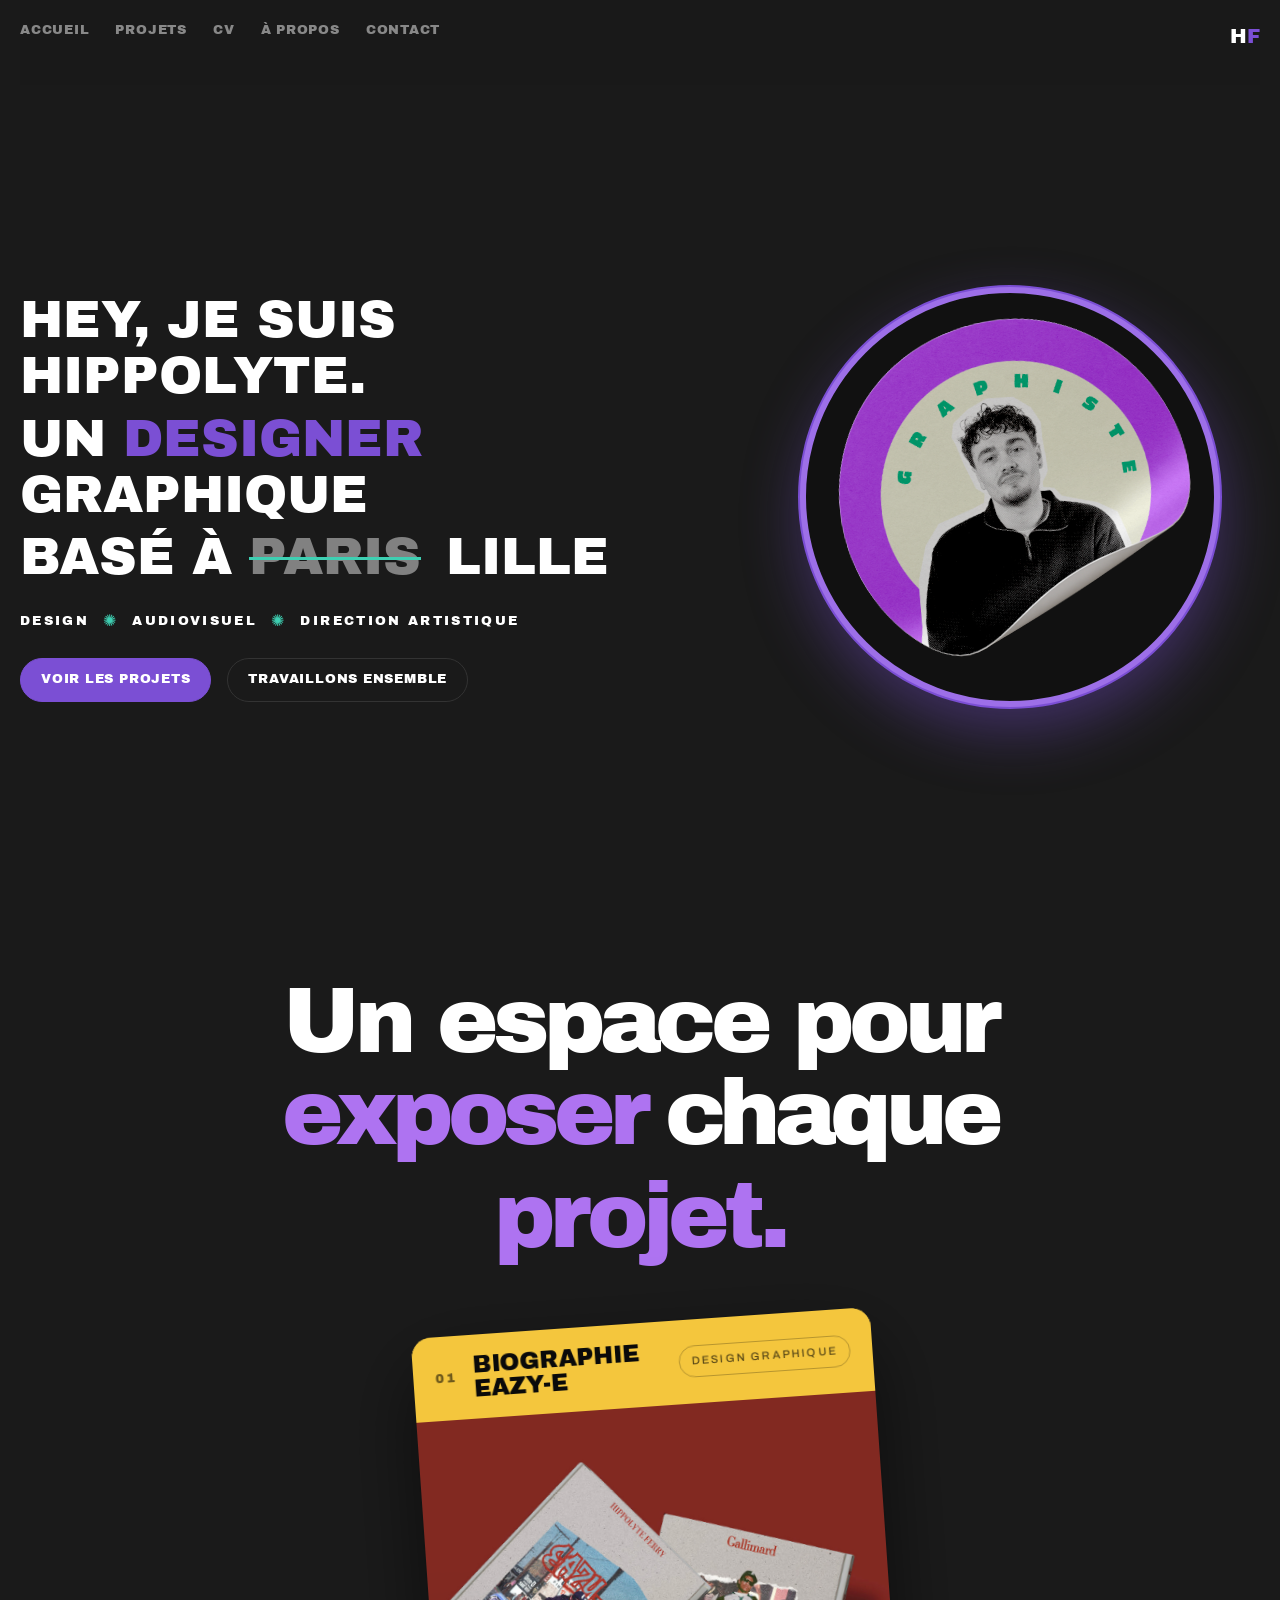
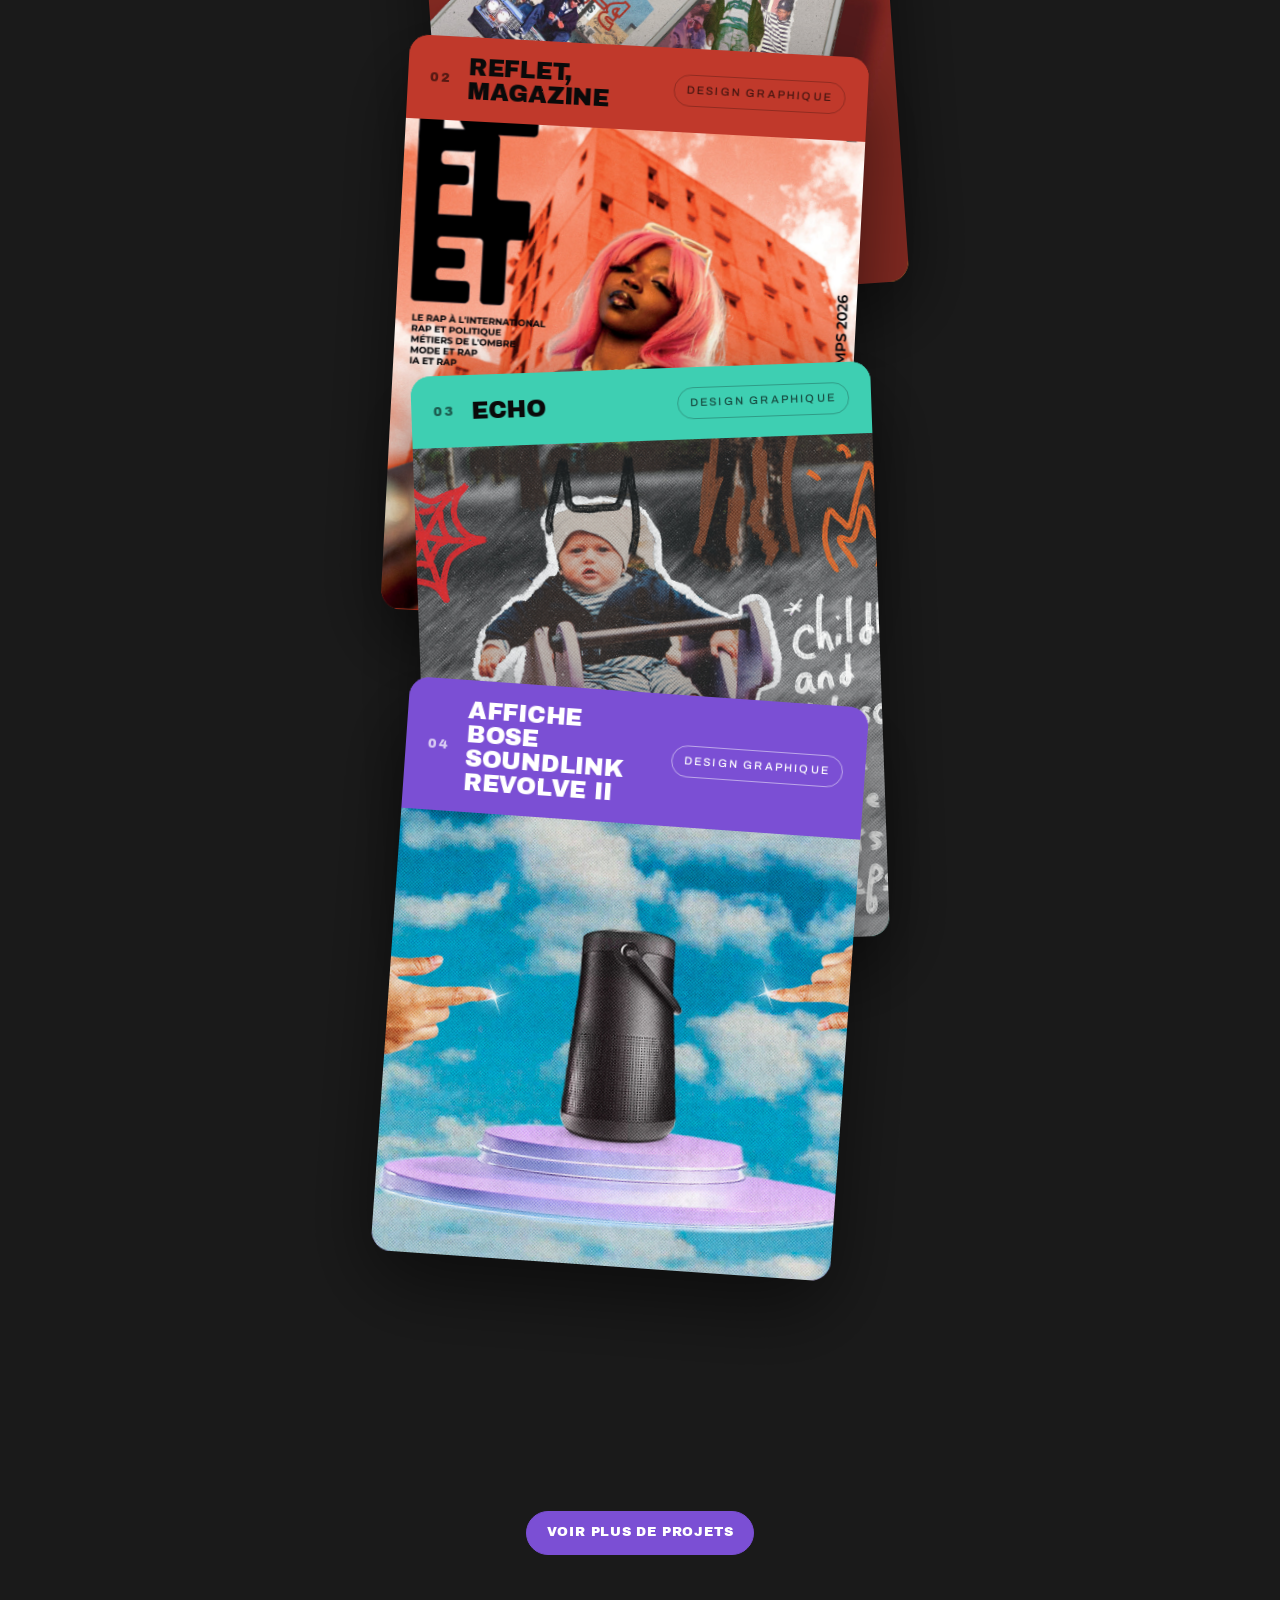
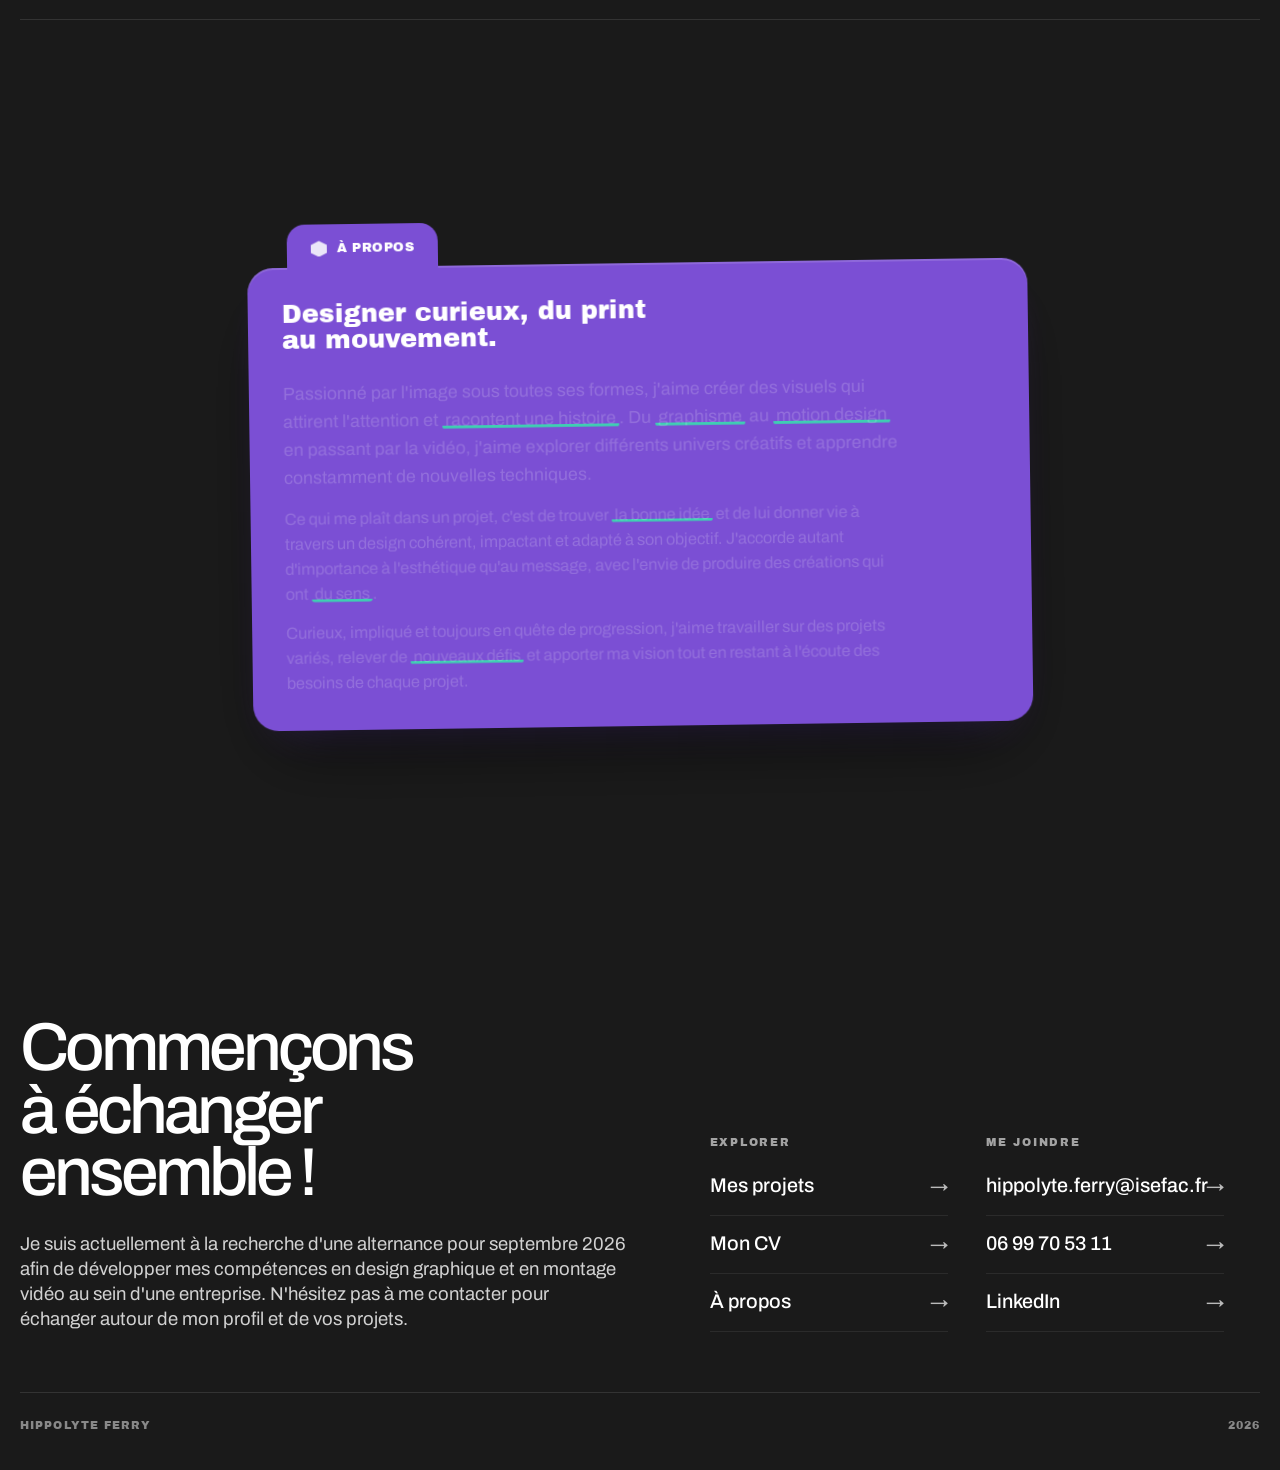
==== commit 55485e3d: "Animations, bugfixes et améliorations finales - Intro screen HF qui se lève au chargement - Animatio" ====
--- a/index.html
+++ b/index.html
@@ -11,6 +11,10 @@
     <link rel="stylesheet" href="styles.css" />
   </head>
   <body>
+    <div id="site-intro" aria-hidden="true">
+      <span class="intro-logo">H<em>F</em></span>
+    </div>
+
     <div class="site-shell">
       <header class="site-header">
         <nav class="site-nav" aria-label="Navigation principale">
--- a/styles.css
+++ b/styles.css
@@ -800,21 +800,14 @@
 /* surlignage progressif au scroll — chaque mot s'illumine */
 .about-word {
   --word-progress: 0;
-  display: inline-block;
+  display: inline;
   color: var(--c-white);
   opacity: var(--word-opacity, 0.18);
-  transform: translate3d(0, var(--word-shift, 0.32em), 0);
-  text-shadow: 0 0 var(--word-glow, 0px) rgba(255, 255, 255, 0.16);
-  transition:
-    opacity 180ms linear,
-    transform 180ms ease-out,
-    text-shadow 180ms ease-out,
-    color 180ms ease;
+  transition: opacity 180ms linear, color 180ms ease;
 }
 
 .about-word.is-lit {
   opacity: 1;
-  transform: translate3d(0, 0, 0);
   color: var(--c-white);
 }
 
@@ -1617,6 +1610,41 @@
   .cv-entry { grid-template-columns: 1fr; gap: 8px; }
 }
 
+/* ── INTRO SCREEN ── */
+#site-intro {
+  position: fixed;
+  inset: 0;
+  z-index: 9999;
+  background: var(--c-bg-dark);
+  display: flex;
+  align-items: center;
+  justify-content: center;
+  transition: transform 700ms cubic-bezier(0.76, 0, 0.24, 1);
+}
+
+#site-intro.is-leaving {
+  transform: translateY(-100%);
+}
+
+.intro-logo {
+  font-family: var(--f-main);
+  font-size: clamp(4rem, 12vw, 9rem);
+  color: var(--c-white);
+  letter-spacing: -0.04em;
+  animation: intro-logo-in 500ms cubic-bezier(0.22, 1, 0.36, 1) both;
+  animation-delay: 100ms;
+}
+
+.intro-logo em {
+  font-style: normal;
+  color: var(--c-teal);
+}
+
+@keyframes intro-logo-in {
+  from { opacity: 0; transform: scale(0.88); }
+  to   { opacity: 1; transform: scale(1); }
+}
+
 /* ── INTRO ANIMATION ── */
 @keyframes fade-up {
   from { opacity: 0; transform: translateY(28px); }
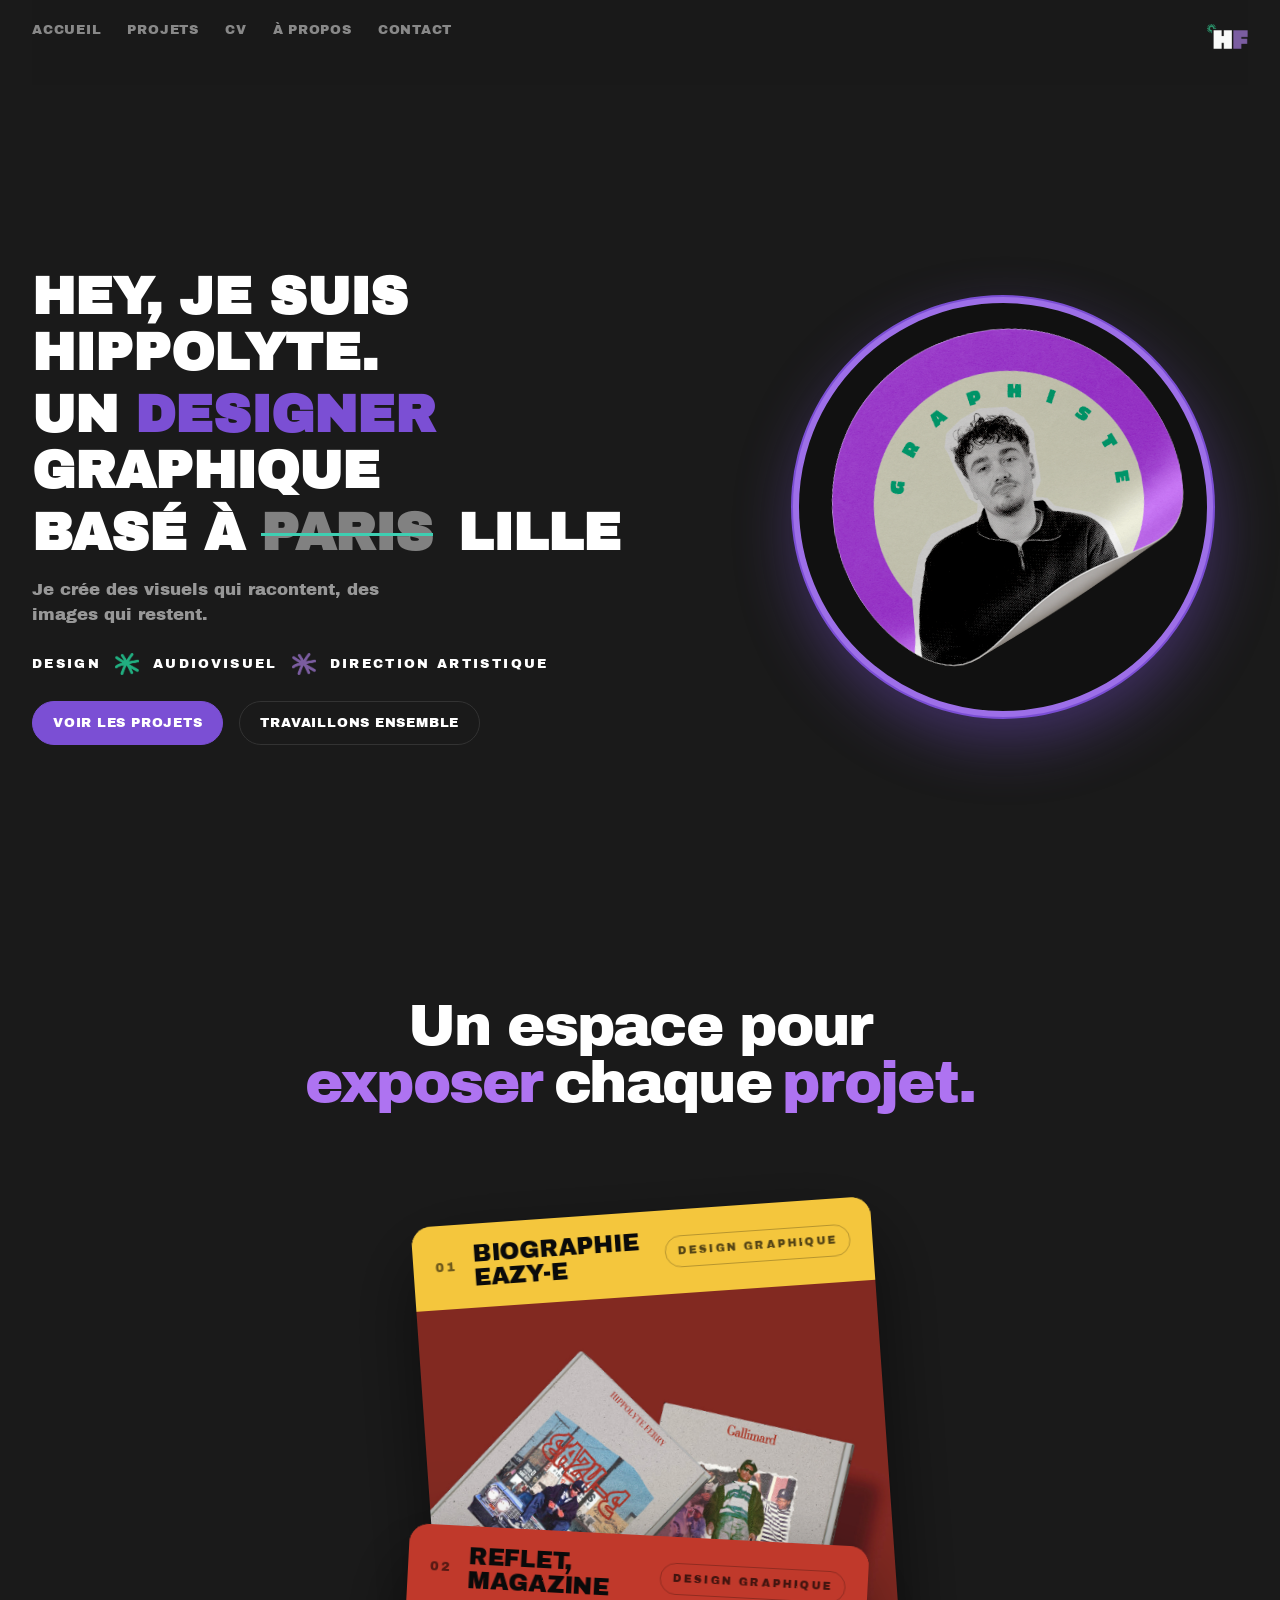
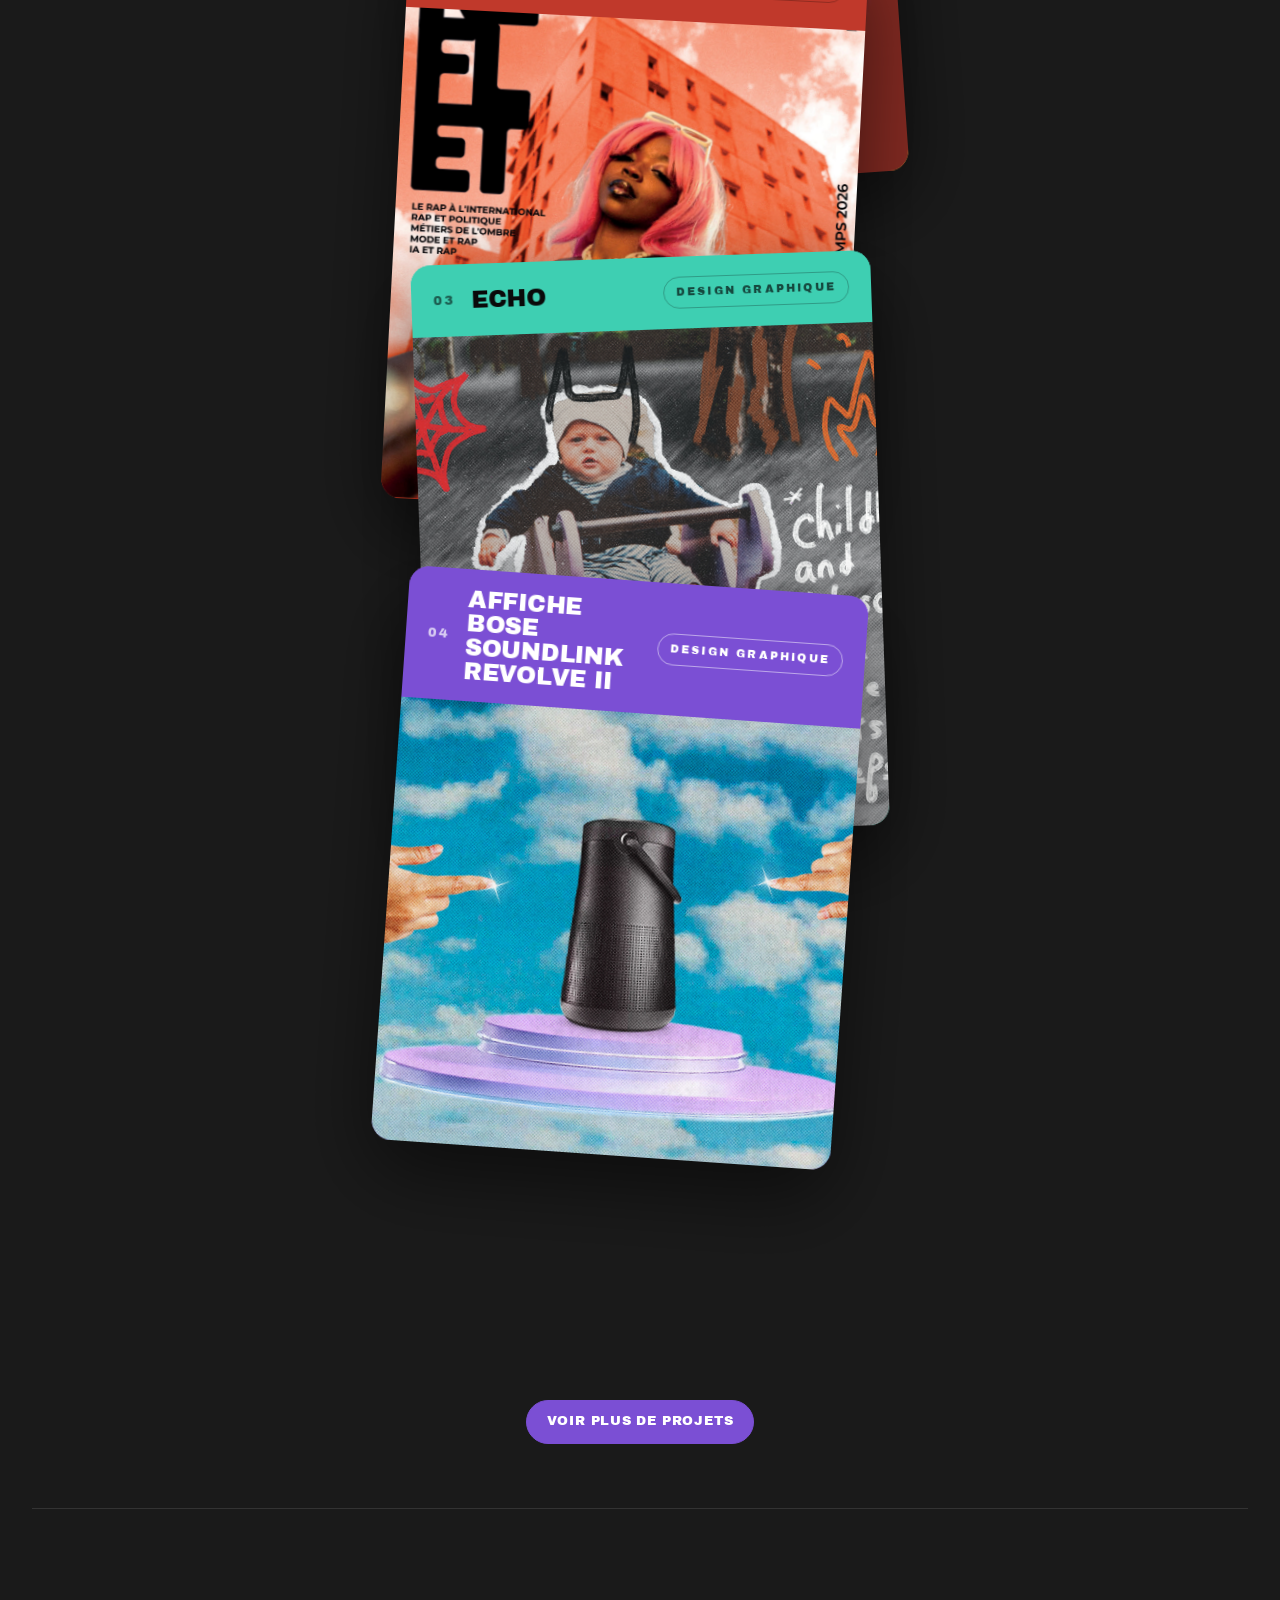
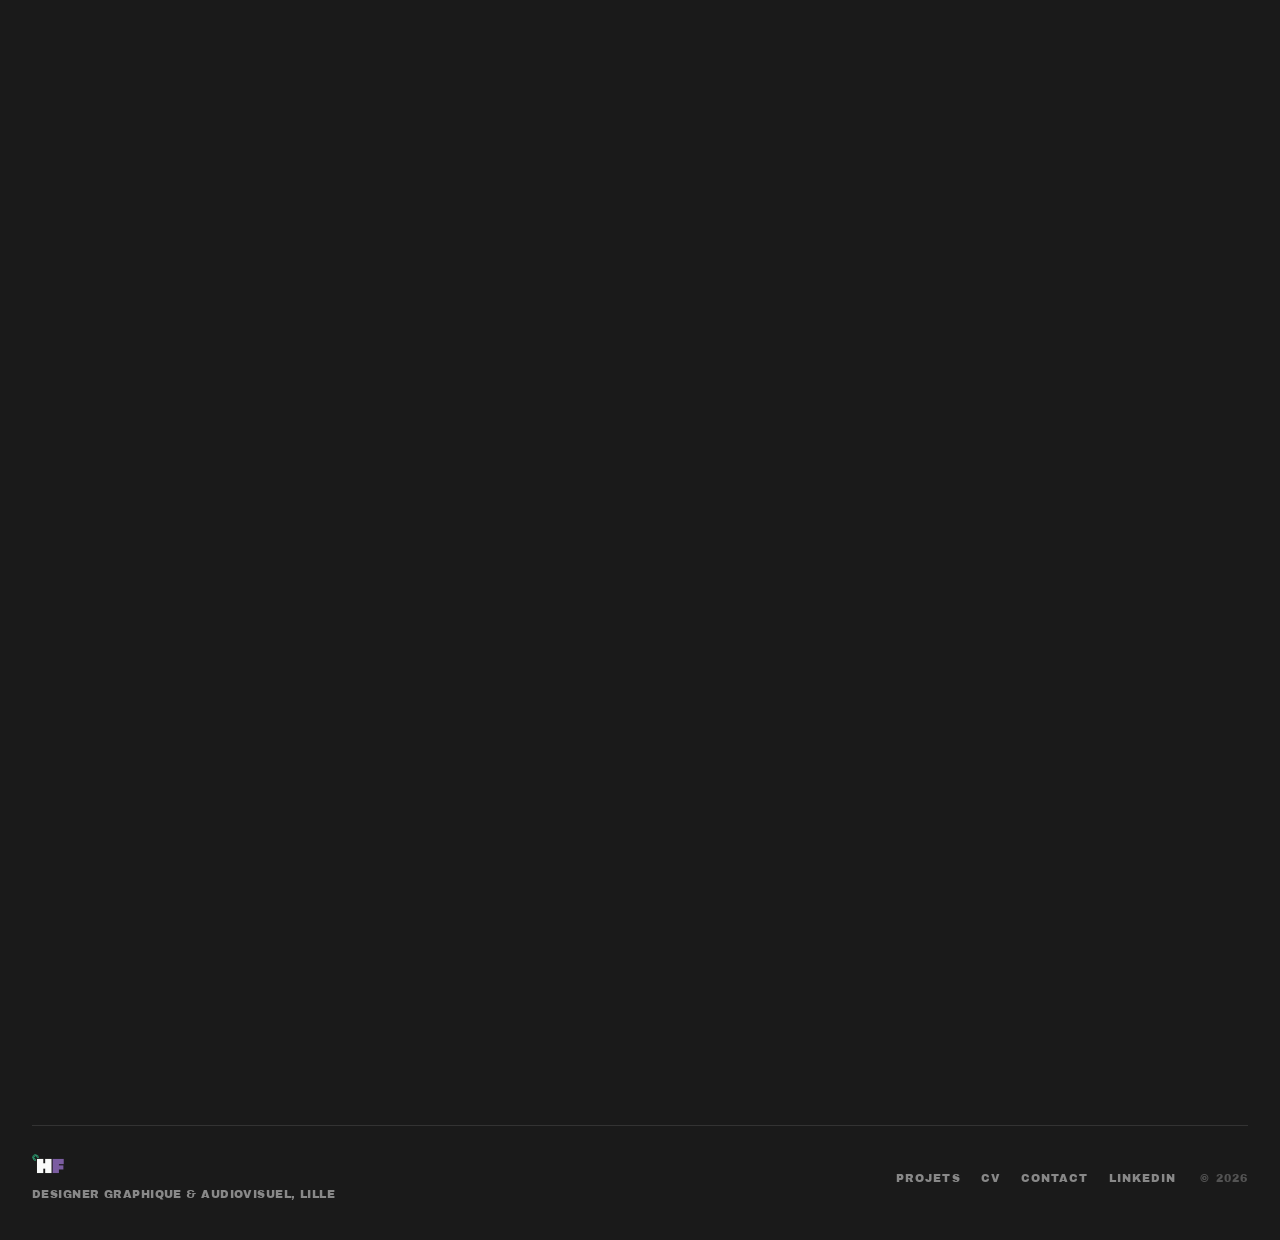
==== commit 6f37ff18: "Update portfolio: responsive design, mobile nav, CV logo, favicon & title - Full responsive overhaul" ====
--- a/index.html
+++ b/index.html
@@ -2,29 +2,35 @@
 <html lang="fr">
   <head>
     <meta charset="UTF-8" />
+    <link rel="icon" type="image/png" href="assets/media/logo/HF.png" />
     <meta name="viewport" content="width=device-width, initial-scale=1.0" />
-    <title>Hippolyte Ferry | Designer graphique</title>
+    <title>Hippolyte Ferry — Portfolio</title>
     <meta name="description" content="Portfolio du designer graphique Hippolyte Ferry." />
     <link rel="preconnect" href="https://fonts.googleapis.com" />
     <link rel="preconnect" href="https://fonts.gstatic.com" crossorigin />
-    <link href="https://fonts.googleapis.com/css2?family=Archivo:wght@400;500;600&family=Archivo+Black&display=swap" rel="stylesheet" />
+    <link rel="stylesheet" href="https://fonts.googleapis.com/css2?family=Archivo+Black&display=swap" />
     <link rel="stylesheet" href="styles.css" />
   </head>
   <body>
     <div id="site-intro" aria-hidden="true">
-      <span class="intro-logo">H<em>F</em></span>
+      <img src="assets/media/logo/HF.png" alt="HF" class="intro-logo brand-img">
     </div>
 
     <div class="site-shell">
       <header class="site-header">
-        <nav class="site-nav" aria-label="Navigation principale">
+        <nav class="site-nav" id="site-nav" aria-label="Navigation principale">
           <a href="#top">Accueil</a>
           <a href="projets.html">Projets</a>
           <a href="cv.html">CV</a>
           <a href="#about">À propos</a>
           <a href="#contact">Contact</a>
         </nav>
-        <a class="brand" href="#top" aria-label="Retour en haut">H<span>F</span></a>
+        <a class="brand" href="#top" aria-label="Retour en haut"><img src="assets/media/logo/HF.png" alt="HF" class="brand-img"></a>
+        <button class="nav-toggle" aria-label="Ouvrir le menu" aria-expanded="false" aria-controls="site-nav">
+          <span class="nav-toggle__bar"></span>
+          <span class="nav-toggle__bar"></span>
+          <span class="nav-toggle__bar"></span>
+        </button>
       </header>
 
       <main id="top">
@@ -35,11 +41,12 @@
               <span class="hero-line">UN <em>DESIGNER</em> GRAPHIQUE</span>
               <span class="hero-line">BASÉ À <s>PARIS</s> LILLE</span>
             </h1>
+            <p class="hero-desc">Je crée des visuels qui racontent, des images qui restent.</p>
             <div class="hero-tags">
               <span>DESIGN</span>
-              <span class="hero-star">✺</span>
+              <img src="assets/media/%C3%A9l%C3%A9ment%20visuel/tache%20vert%20.png" alt="" class="hero-shape" aria-hidden="true">
               <span>AUDIOVISUEL</span>
-              <span class="hero-star">✺</span>
+              <img src="assets/media/%C3%A9l%C3%A9ment%20visuel/tache%20violet%20.png" alt="" class="hero-shape" aria-hidden="true">
               <span>DIRECTION ARTISTIQUE</span>
             </div>
             <div class="hero-actions">
@@ -119,39 +126,46 @@
         </section>
 
         <section class="about-section" id="about">
-          <div class="about-folder reveal">
-            <div class="about-folder__tabs">
-              <span class="about-folder__tab is-active">
-                <span class="about-folder__hex" aria-hidden="true"></span> À propos
-              </span>
-            </div>
-
-            <div class="about-folder__body">
-              <h2 class="about-folder__title about-anim">Designer curieux, du print au mouvement.</h2>
-
-              <div class="about-text">
-                <p class="about-lead">
-                  Passionné par l'image sous toutes ses formes, j'aime créer des
-                  visuels qui attirent l'attention et <span class="about-kw">racontent une histoire</span>. Du
-                  <span class="about-kw">graphisme</span> au <span class="about-kw">motion design</span> en passant par la vidéo, j'aime
-                  explorer différents univers créatifs et apprendre constamment
-                  de nouvelles techniques.
-                </p>
-                <p>
-                  Ce qui me plaît dans un projet, c'est de trouver <span class="about-kw">la bonne idée</span>
-                  et de lui donner vie à travers un design cohérent, impactant et
-                  adapté à son objectif. J'accorde autant d'importance à
-                  l'esthétique qu'au message, avec l'envie de produire des
-                  créations qui ont <span class="about-kw">du sens</span>.
-                </p>
-                <p>
-                  Curieux, impliqué et toujours en quête de progression, j'aime
-                  travailler sur des projets variés, relever de <span class="about-kw">nouveaux défis</span> et
-                  apporter ma vision tout en restant à l'écoute des besoins de
-                  chaque projet.
-                </p>
-              </div>
-            </div>
+          <div class="about-layout reveal">
+
+            <div class="about-col about-col--left">
+              <h2 class="about-title">Designer curieux, du print au mouvement.</h2>
+              <div class="about-stat">
+                <span class="about-stat__num">3+</span>
+                <span class="about-stat__label">ans de création</span>
+              </div>
+            </div>
+
+            <div class="about-col about-col--right">
+              <p class="about-lead">
+                Passionné par l'image sous toutes ses formes, j'aime créer des
+                visuels qui attirent l'attention et racontent une histoire. Du
+                graphisme au motion design en passant par la vidéo, j'aime
+                explorer différents univers créatifs et apprendre constamment
+                de nouvelles techniques.
+              </p>
+              <p>
+                Ce qui me plaît dans un projet, c'est de trouver la bonne idée
+                et de lui donner vie à travers un design cohérent, impactant et
+                adapté à son objectif. J'accorde autant d'importance à
+                l'esthétique qu'au message, avec l'envie de produire des
+                créations qui ont du sens.
+              </p>
+              <p>
+                Curieux, impliqué et toujours en quête de progression, j'aime
+                travailler sur des projets variés, relever de nouveaux défis et
+                apporter ma vision tout en restant à l'écoute des besoins de
+                chaque projet.
+              </p>
+              <div class="about-skills">
+                <span class="about-skill">Illustrator</span>
+                <span class="about-skill">Premiere Pro</span>
+                <span class="about-skill">After Effects</span>
+                <span class="about-skill">Photoshop</span>
+                <span class="about-skill">InDesign</span>
+              </div>
+            </div>
+
           </div>
         </section>
 
@@ -206,8 +220,17 @@
       </main>
 
       <footer class="site-footer">
-        <span>Hippolyte Ferry</span>
-        <span id="year"></span>
+        <div class="footer-left">
+          <span class="footer-brand"><img src="assets/media/logo/HF.png" alt="HF" class="brand-img"></span>
+          <span class="footer-tagline">Designer graphique &amp; audiovisuel, Lille</span>
+        </div>
+        <nav class="footer-nav" aria-label="Navigation pied de page">
+          <a href="projets.html">Projets</a>
+          <a href="cv.html">CV</a>
+          <a href="mailto:hippolyte.ferry@isefac.fr">Contact</a>
+          <a href="https://www.linkedin.com/in/hippolyte-ferry-4ab2b821a/" target="_blank" rel="noreferrer">LinkedIn</a>
+        </nav>
+        <span class="footer-copy" id="year"></span>
       </footer>
     </div>
 
--- a/styles.css
+++ b/styles.css
@@ -9,7 +9,7 @@
   --c-purple-light: #9d6fe8;
   --c-teal: #3ecfb2;
   --f-main: 'Archivo Black', sans-serif;
-  --f-body: 'Archivo', sans-serif;
+  --f-body: 'Archivo Black', sans-serif;
   --max-width: 1440px;
   --r-sm: 6px;
   --r-md: 14px;
@@ -48,13 +48,13 @@
 h1, h2, h3 {
   margin: 0;
   font-family: var(--f-main);
-  font-weight: 400;
+  font-weight: 900;
 }
 
 ul { margin: 0; padding: 0; list-style: none; }
 
 .site-shell {
-  width: min(calc(100% - 40px), var(--max-width));
+  width: min(calc(100% - clamp(28px, 5vw, 80px)), var(--max-width));
   margin: 0 auto;
 }
 
@@ -76,17 +76,19 @@
 .site-header.is-scrolled { border-bottom-color: var(--c-border); }
 
 .brand {
-  font-family: var(--f-main);
-  font-size: 20px;
-  color: var(--c-white);
-  letter-spacing: 0;
-  text-transform: none;
+  display: flex;
+  align-items: center;
   transition: opacity 180ms ease;
 }
 
 .brand:hover { opacity: 0.8; }
 
-.brand span { color: var(--c-purple); }
+.brand-img {
+  display: block;
+  height: 36px;
+  width: auto;
+  object-fit: contain;
+}
 
 .site-nav {
   display: flex;
@@ -94,8 +96,10 @@
   align-items: center;
 }
 
+
 .site-nav a {
   font-family: var(--f-main);
+  font-weight: 500;
   font-size: 13px;
   letter-spacing: 0.06em;
   text-transform: uppercase;
@@ -108,8 +112,9 @@
 .hero,
 .project-hero {
   min-height: calc(100vh - 96px);
-  display: grid;
-  grid-template-columns: minmax(0, 1.15fr) minmax(300px, 0.85fr);
+  min-height: calc(100dvh - 76px);
+  display: grid;
+  grid-template-columns: minmax(0, 1.15fr) minmax(0, 0.85fr);
   align-items: center;
   gap: clamp(32px, 5vw, 72px);
   padding: clamp(36px, 6vw, 76px) 0 56px;
@@ -153,6 +158,7 @@
   align-items: center;
   gap: 14px;
   font-family: var(--f-main);
+  font-weight: 500;
   font-size: 13px;
   letter-spacing: 0.18em;
   text-transform: uppercase;
@@ -160,14 +166,29 @@
   margin-top: 6px;
 }
 
-.hero-tags .hero-star {
-  color: var(--c-teal);
-  font-size: 16px;
-  line-height: 1;
+.hero-tags .hero-shape {
+  display: inline-block;
+  height: 22px;
+  width: auto;
+  vertical-align: middle;
+  flex-shrink: 0;
+}
+
+/* Mobile : tout sur une seule ligne */
+@media (max-width: 640px) {
+  .hero-tags {
+    flex-wrap: nowrap;
+    gap: clamp(5px, 1.8vw, 12px);
+    font-size: clamp(8.5px, 2.7vw, 13px);
+    letter-spacing: 0.04em;
+  }
+  .hero-tags span { white-space: nowrap; }
+  .hero-tags .hero-shape { height: clamp(12px, 3.6vw, 20px); }
 }
 
 .eyebrow {
   font-family: var(--f-main);
+  font-weight: 500;
   font-size: 11px;
   text-transform: uppercase;
   letter-spacing: 0.2em;
@@ -191,6 +212,7 @@
   border-radius: var(--r-pill);
   border: 1px solid var(--c-border);
   font-family: var(--f-main);
+  font-weight: 500;
   font-size: 13px;
   letter-spacing: 0.06em;
   text-transform: uppercase;
@@ -288,7 +310,7 @@
 .panel-stat strong {
   font-family: var(--f-main);
   font-size: 14px;
-  font-weight: 400;
+  font-weight: 900;
   color: var(--c-white);
   line-height: 1.35;
 }
@@ -690,97 +712,139 @@
   .about-grid { grid-template-columns: 1fr; }
 }
 
-/* ── ABOUT FOLDER ── */
-.about-folder {
-  width: min(820px, 100%);
-  margin: clamp(48px, 7vw, 88px) auto clamp(24px, 4vw, 56px);
-  transform-origin: center;
-}
-
-.about-folder.reveal {
-  opacity: 0;
-  transition: transform 400ms ease, opacity 650ms ease;
-  transform: perspective(1100px) translateY(24px) rotate(-0.8deg)
-    rotateX(var(--about-rx, 0deg)) rotateY(var(--about-ry, 0deg)) scale(var(--about-sc, 1));
-}
-
-.about-folder.reveal.is-visible {
-  opacity: 1;
-  transform: perspective(1100px) translateY(0) rotate(-0.8deg)
-    rotateX(var(--about-rx, 0deg)) rotateY(var(--about-ry, 0deg)) scale(var(--about-sc, 1));
-}
-
-.about-folder.is-hovered { --about-sc: 1.005; }
-
-.about-folder__tabs {
-  display: flex;
-  gap: 10px;
-  padding-left: clamp(20px, 4vw, 40px);
-  position: relative;
-  z-index: 2;
-}
-
-.about-folder__tab {
+/* ── ABOUT ── */
+.about-layout {
+  display: grid;
+  grid-template-columns: 1fr 1.5fr;
+  gap: clamp(32px, 5vw, 72px);
+  align-items: start;
+}
+
+.about-title {
+  font-family: var(--f-main);
+  font-size: clamp(1.5rem, 2.4vw, 2.2rem);
+  line-height: 1.1;
+  color: var(--c-white);
+  margin: clamp(12px, 1.5vw, 20px) 0 0;
+}
+
+.about-col--left {
+  display: flex;
+  flex-direction: column;
+  gap: clamp(14px, 1.8vw, 20px);
+  border-right: 1px solid var(--c-border);
+  padding-right: clamp(24px, 4vw, 56px);
+  position: sticky;
+  top: 96px;
+}
+
+.about-col--right {
+  display: flex;
+  flex-direction: column;
+  gap: 14px;
+}
+
+.about-col--right p {
+  color: var(--c-white);
+  font-size: 1rem;
+  line-height: 1.75;
+}
+
+.about-lead {
+  font-size: 1.05rem !important;
+}
+
+@media (max-width: 768px) {
+  .about-layout {
+    grid-template-columns: 1fr;
+  }
+  .about-col--left {
+    border-right: none;
+    border-bottom: 1px solid var(--c-border);
+    padding-right: 0;
+    padding-bottom: 24px;
+    position: static;
+  }
+}
+
+/* left column — gap override only; border-right/padding-right handled in the main block above */
+.about-col--left {
+  gap: clamp(16px, 2vw, 24px);
+}
+
+.about-tag {
   display: inline-flex;
-  align-items: center;
-  gap: 10px;
-  padding: 14px 24px 26px;
-  margin-bottom: -18px;
-  border-radius: 18px 18px 0 0;
-  font-family: var(--f-main);
-  font-size: clamp(11px, 1.1vw, 13px);
-  letter-spacing: 0.04em;
+  align-self: flex-start;
+  font-family: var(--f-main);
+  font-size: 11px;
+  letter-spacing: 0.18em;
   text-transform: uppercase;
-  color: rgba(255, 255, 255, 0.55);
-  background: var(--c-surface);
-  transition: color 0.2s ease, transform 0.2s ease;
-}
-
-.about-folder__tab.is-active {
-  background: var(--c-purple);
-  color: var(--c-white);
-}
-
-.about-folder__tab--accent {
-  background: var(--c-teal);
-  color: #08110f;
-}
-
-.about-folder__hex {
-  width: 16px;
-  height: 16px;
-  background: currentColor;
-  opacity: 0.85;
-  clip-path: polygon(50% 0, 100% 25%, 100% 75%, 50% 100%, 0 75%, 0 25%);
-}
-
-.about-folder__body {
-  position: relative;
-  border-radius: clamp(18px, 2vw, 26px);
-  background: var(--c-purple);
-  padding: clamp(28px, 3.4vw, 44px);
-  overflow: hidden;
-  box-shadow:
-    0 2px 0 rgba(255, 255, 255, 0.14) inset,
-    0 36px 70px -24px rgba(0, 0, 0, 0.7),
-    0 18px 40px -28px rgba(123, 79, 212, 0.7);
-}
-
-.about-folder__body::after {
-  content: "";
-  position: absolute;
-  inset: 0;
-  background: radial-gradient(
-    260px circle at var(--about-mx, 50%) var(--about-my, 0%),
-    rgba(255, 255, 255, 0.1),
-    transparent 60%
-  );
-  opacity: 0;
-  transition: opacity 280ms ease;
-  pointer-events: none;
-}
-
-.about-folder.is-hovered .about-folder__body::after { opacity: 0.65; }
+  color: var(--c-teal);
+  border: 1px solid rgba(62, 207, 178, 0.35);
+  border-radius: var(--r-pill);
+  padding: 5px 14px;
+}
+
+.about-stat {
+  margin-top: auto;
+  padding-top: clamp(20px, 3vw, 36px);
+  border-top: 1px solid var(--c-border);
+}
+
+.about-stat__num {
+  display: block;
+  font-family: var(--f-main);
+  font-size: clamp(2.8rem, 5vw, 4.5rem);
+  font-weight: 900;
+  color: var(--c-purple);
+  line-height: 1;
+}
+
+.about-stat__label {
+  display: block;
+  font-family: var(--f-main);
+  font-size: 11px;
+  letter-spacing: 0.14em;
+  text-transform: uppercase;
+  color: var(--c-grey);
+  margin-top: 6px;
+}
+
+/* right column */
+.about-col--right {
+  display: flex;
+  flex-direction: column;
+  gap: clamp(20px, 2.5vw, 32px);
+}
+
+.about-skills {
+  display: flex;
+  flex-wrap: wrap;
+  gap: 8px;
+  padding-top: clamp(16px, 2vw, 24px);
+  border-top: 1px solid var(--c-border);
+}
+
+.about-skill {
+  font-family: var(--f-main);
+  font-size: 11px;
+  letter-spacing: 0.1em;
+  text-transform: uppercase;
+  border-radius: var(--r-sm);
+  padding: 5px 12px;
+}
+
+.about-skill:nth-child(odd) {
+  background: rgba(62, 207, 178, 0.12);
+  color: var(--c-teal);
+  border: 1px solid rgba(62, 207, 178, 0.3);
+}
+
+.about-skill:nth-child(even) {
+  background: rgba(123, 79, 212, 0.12);
+  color: var(--c-purple-light);
+  border: 1px solid rgba(123, 79, 212, 0.3);
+}
 
 /* apparition en cascade */
 .about-folder.is-armed .about-anim {
@@ -851,18 +915,15 @@
 .about-folder__title {
   margin-top: 0;
   font-family: var(--f-main);
-  font-size: clamp(1.7rem, 3vw, 2.6rem);
-  line-height: 1.04;
-  color: var(--c-white);
-  max-width: 22ch;
+  font-size: clamp(1.5rem, 2.4vw, 2.2rem);
+  line-height: 1.1;
+  color: var(--c-white);
 }
 
 .about-folder__body .about-text {
   position: relative;
-  margin-top: clamp(18px, 2.2vw, 26px);
-  max-width: 70ch;
-  display: grid;
-  gap: 13px;
+  display: grid;
+  gap: 14px;
 }
 
 .about-folder__body .about-text::after {
@@ -872,9 +933,9 @@
   background: linear-gradient(
     90deg,
     transparent 0%,
-    rgba(255, 255, 255, 0.02) 34%,
-    rgba(255, 255, 255, 0.1) 50%,
-    rgba(255, 255, 255, 0.02) 66%,
+    rgba(255, 255, 255, 0.015) 34%,
+    rgba(255, 255, 255, 0.06) 50%,
+    rgba(255, 255, 255, 0.015) 66%,
     transparent 100%
   );
   opacity: var(--about-sheen-opacity, 0);
@@ -885,15 +946,15 @@
 }
 
 .about-folder__body .about-text p {
+  color: rgba(255, 255, 255, 0.55);
+  font-size: 0.95rem;
+  line-height: 1.75;
+}
+
+.about-folder__body .about-text .about-lead {
   color: rgba(255, 255, 255, 0.82);
   font-size: 1rem;
   line-height: 1.7;
-}
-
-.about-folder__body .about-text .about-lead {
-  color: var(--c-white);
-  font-size: 1.1rem;
-  line-height: 1.6;
 }
 
 /* ── CONTACT ── */
@@ -910,7 +971,7 @@
 
 .contact-layout {
   display: grid;
-  grid-template-columns: minmax(0, 1.08fr) minmax(420px, 0.92fr);
+  grid-template-columns: minmax(0, 1.08fr) minmax(0, 0.92fr);
   gap: clamp(54px, 8vw, 138px);
   align-items: start;
 }
@@ -956,6 +1017,7 @@
   display: inline-block;
   margin-bottom: 6px;
   font-family: var(--f-main);
+  font-weight: 500;
   font-size: 11px;
   letter-spacing: 0.16em;
   text-transform: uppercase;
@@ -1072,6 +1134,7 @@
   color: var(--c-grey);
   max-width: 56ch;
   line-height: 1.6;
+  margin-bottom: -6px;  /* compense l'interligne sous la dernière ligne → écarts égaux */
 }
 
 /* Feature block — cover + sidebar infos */
@@ -1601,10 +1664,15 @@
   .cv-entry { grid-template-columns: 120px 1fr; gap: 20px; }
 }
 @media (max-width: 720px) {
-  .cv-meta { grid-template-columns: 1fr; }
+  .cv-meta {
+    grid-template-columns: 1fr;
+    margin-top: 32px;
+  }
   .cv-meta__item {
     border-right: none;
     border-bottom: 1px solid var(--c-border);
+    padding: 16px 0;
+    gap: 6px;
   }
   .cv-meta__item:last-child { border-bottom: none; }
   .cv-entry { grid-template-columns: 1fr; gap: 8px; }
@@ -1627,17 +1695,12 @@
 }
 
 .intro-logo {
-  font-family: var(--f-main);
-  font-size: clamp(4rem, 12vw, 9rem);
-  color: var(--c-white);
-  letter-spacing: -0.04em;
+  display: block;
+  height: clamp(80px, 18vw, 160px);
+  width: auto;
+  object-fit: contain;
   animation: intro-logo-in 500ms cubic-bezier(0.22, 1, 0.36, 1) both;
   animation-delay: 100ms;
-}
-
-.intro-logo em {
-  font-style: normal;
-  color: var(--c-teal);
 }
 
 @keyframes intro-logo-in {
@@ -1706,13 +1769,6 @@
     white-space: nowrap;
   }
 
-  .site-header a {
-    min-height: 44px;
-    display: inline-flex;
-    align-items: center;
-    white-space: nowrap;
-  }
-
   .hero-copy h1 {
     font-size: clamp(2.7rem, 13vw, 5rem);
     line-height: 0.95;
@@ -1725,7 +1781,6 @@
   }
 
   .stack-cards__head h2 {
-    font-size: clamp(1.08rem, 4.8vw, 1.35rem);
     line-height: 1.08;
   }
 
@@ -1752,22 +1807,8 @@
   .site-shell,
   .project-page .site-shell { width: min(calc(100% - 28px), var(--max-width)); }
 
-  .site-header,
   .site-footer,
   .hero-actions { flex-direction: column; align-items: flex-start; }
-
-  .site-header ul {
-    display: flex;
-    flex-wrap: nowrap;
-    gap: 10px;
-    overflow-x: auto;
-    padding-bottom: 6px;
-    scrollbar-width: none;
-  }
-
-  .site-header ul::-webkit-scrollbar {
-    display: none;
-  }
 
   .about-folder,
   .contact-copy,
@@ -1780,7 +1821,7 @@
   .panel-stack,
   .overview-grid { grid-template-columns: 1fr; }
 
-  .site-nav { gap: 14px; flex-wrap: wrap; }
+  /* .site-nav géré par le hamburger */
 
   .folder__cols,
   .folder__cols--3 { grid-template-columns: 1fr; }
@@ -1861,12 +1902,18 @@
   }
 
   .about-folder__body {
+    grid-template-columns: 1fr;
     padding: 22px;
   }
 
-  .about-folder__body .about-text {
-    max-width: none;
-  }
+  .about-col--left {
+    border-right: none;
+    border-bottom: 1px solid var(--c-border);
+    padding-right: 0;
+    padding-bottom: 24px;
+  }
+
+  .about-stat { margin-top: 16px; }
 
   .about-folder__body .about-text p,
   .project-text-block p:last-child,
@@ -1948,7 +1995,7 @@
 .stack-cards__head {
   display: grid;
   justify-items: center;
-  margin: 0 auto clamp(42px, 5vw, 68px);
+  margin: 0 auto clamp(64px, 8vw, 110px);
   width: min(100%, 1240px);
   max-width: 1240px;
 }
@@ -1957,10 +2004,10 @@
   display: grid;
   gap: 0.08em;
   font-family: var(--f-main);
-  font-size: clamp(3.1rem, 7.2vw, 7.4rem);
-  font-weight: 400;
+  font-size: clamp(2rem, 4.5vw, 4.8rem);
+  font-weight: 400; /* Archivo Black n'a qu'un poids — 900 = faux gras synthétique */
   line-height: 0.92;
-  letter-spacing: -0.055em;
+  letter-spacing: -0.03em;
   color: var(--c-white);
   text-transform: none;
   text-align: center;
@@ -2080,14 +2127,27 @@
 }
 
 @media (max-width: 720px) {
-  .stack-card { width: 88vw; }
-  .stack-card--1 { top: 70px;  margin-top: 0; }
-  .stack-card--2 { top: 150px; margin-top: -32vh; }
-  .stack-card--3 { top: 230px; margin-top: -32vh; }
-  .stack-card--4 { top: 310px; margin-top: -32vh; }
-  .stack-card__footer { padding: 14px 16px; min-height: 60px; }
-  .stack-card__title { font-size: 15px; }
-  .stack-card__cat { font-size: 10px; padding: 4px 9px; }
+  /* Effet d'empilement conservé, mais chevauchement réduit pour
+     qu'on voie bien l'image de chaque projet pendant le scroll */
+  .stack-cards__stage {
+    padding-bottom: 14vh;
+  }
+
+  .stack-card { width: min(300px, 80vw); }
+
+  .stack-card--1 { top: 64px;  margin-top: 0;     transform: rotate(-3deg); }
+  .stack-card--2 { top: 130px; margin-top: -20vh; transform: rotate(2.5deg); }
+  .stack-card--3 { top: 196px; margin-top: -20vh; transform: rotate(-2deg); }
+  .stack-card--4 { top: 262px; margin-top: -20vh; transform: rotate(2.5deg); }
+
+  .stack-card__footer { padding: 13px 15px; min-height: 54px; gap: 14px; }
+  .stack-card__title { font-size: 13px; line-height: 1.18; padding-right: 2px; }
+  .stack-card__num { font-size: 11px; }
+  .stack-card__cat {
+    font-size: 9px;
+    letter-spacing: 0.12em;
+    padding: 4px 8px;
+  }
 }
 
 /* ── HOVER REVEAL (projets phares) ── */
@@ -2317,6 +2377,14 @@
     grid-template-columns: 1fr;
   }
 
+  .about-col--left {
+    border-right: none;
+    padding-right: 0;
+    position: static;
+    border-bottom: 1px solid var(--c-border);
+    padding-bottom: 28px;
+  }
+
   .hero-copy,
   .hero-visual,
   .about-folder,
@@ -2356,37 +2424,12 @@
   }
 
   .stack-cards__head h2 {
-    font-size: clamp(1.2rem, 2.4vw, 1.65rem);
     line-height: 1.05;
   }
 }
 
 @media (max-width: 820px) {
-  .site-header {
-    gap: 14px;
-  }
-
-  .site-header nav,
-  .site-header ul {
-    width: 100%;
-    min-width: 0;
-  }
-
-  .site-header ul {
-    display: flex;
-    flex-wrap: nowrap;
-    gap: 10px;
-    overflow-x: auto;
-    padding-bottom: 6px;
-    scrollbar-width: none;
-  }
-
-  .site-header ul::-webkit-scrollbar {
-    display: none;
-  }
-
-  .filter-chip,
-  .site-header a {
+  .filter-chip {
     white-space: nowrap;
   }
 
@@ -2461,14 +2504,24 @@
     line-height: 1.5;
   }
 
+  .stack-cards {
+    padding-top: clamp(32px, 6vw, 48px);
+  }
+
   .stack-cards__head {
-    margin-bottom: 18px;
+    margin-bottom: clamp(48px, 14vw, 88px);
     padding-inline: 0;
   }
 
   .stack-cards__head h2 {
-    font-size: clamp(1.08rem, 4.8vw, 1.35rem);
-  }
+    font-size: clamp(1.7rem, 8vw, 2.5rem);
+    line-height: 1.02;
+  }
+
+  .stack-cards__stage {
+    padding-bottom: 14vh;
+  }
+
 
   .projects-toolbar {
     gap: 14px;
@@ -2533,9 +2586,20 @@
     padding: 18px;
   }
 
-  .project-text-block,
+  .project-text-block {
+    margin-top: 28px;
+  }
+
   .case-intro {
-    margin-top: 28px;
+    margin-top: 0;
+    padding: 8px 0 20px;
+    gap: 18px;
+  }
+
+  .case-lede {
+    max-width: 100%;
+    font-size: 0.98rem;
+    line-height: 1.55;
   }
 }
 
@@ -2693,3 +2757,474 @@
     aspect-ratio: auto;
   }
 }
+
+/* ═══════════════════════════════════════════════════════════
+   TEXT SCRAMBLE MOTION
+   ═══════════════════════════════════════════════════════════ */
+
+/* glow teal subtil pendant le décode du titre */
+.about-folder__title.is-scrambling {
+  text-shadow: 0 0 28px rgba(11, 235, 174, 0.18), 0 0 6px rgba(11, 235, 174, 0.08);
+}
+
+/* flash teal sur les mots-clés quand ils se décodent au scroll */
+@keyframes kw-flash-decode {
+  0%   { color: #0beaae; opacity: 0.55; }
+  18%  { color: #0beaae; opacity: 1; }
+  70%  { color: #0beaae; opacity: 0.85; }
+  100% { color: var(--c-white); opacity: 1; }
+}
+
+.about-kw.is-decoding {
+  animation: kw-flash-decode 750ms cubic-bezier(0.22, 1, 0.36, 1) forwards;
+}
+
+/* ═══════════════════════════════════════════════════════════
+   TASTE-SKILL UPGRADES
+   ═══════════════════════════════════════════════════════════ */
+
+/* ── Hero descriptor ── */
+.hero-desc {
+  font-family: var(--f-body);
+  font-size: clamp(1rem, 1.3vw, 1.18rem);
+  color: rgba(255, 255, 255, 0.55);
+  line-height: 1.5;
+  max-width: 38ch;
+  margin-top: -4px;
+}
+
+/* ── Project card : carte héro pleine largeur ── */
+.project-card--featured {
+  grid-column: 1 / -1;
+}
+
+.project-card--featured .project-media {
+  aspect-ratio: 21 / 9;
+}
+
+@media (max-width: 640px) {
+  .project-card--featured .project-media {
+    aspect-ratio: 4 / 3;
+  }
+}
+
+/* ── Gradient overlay plus fort pour meilleure lisibilité ── */
+.project-meta {
+  background: linear-gradient(
+    to top,
+    rgba(0, 0, 0, 0.92) 0%,
+    rgba(0, 0, 0, 0.55) 55%,
+    transparent 100%
+  );
+}
+
+/* ── Footer enrichi ── */
+.site-footer {
+  display: grid;
+  grid-template-columns: 1fr auto auto;
+  align-items: center;
+  gap: 24px;
+  padding: 28px 0 36px;
+  border-top: 1px solid var(--c-border);
+  margin-top: 0;
+}
+
+.footer-left {
+  display: flex;
+  flex-direction: column;
+  gap: 4px;
+}
+
+.footer-brand {
+  display: flex;
+  align-items: center;
+}
+
+.footer-brand .brand-img {
+  height: 28px;
+  width: auto;
+}
+
+.footer-tagline {
+  font-family: var(--f-body);
+  font-size: 11px;
+  color: var(--c-grey);
+  letter-spacing: 0.04em;
+}
+
+.footer-nav {
+  display: flex;
+  gap: 20px;
+  align-items: center;
+}
+
+.footer-nav a {
+  font-family: var(--f-main);
+  font-weight: 500;
+  font-size: 11px;
+  letter-spacing: 0.1em;
+  text-transform: uppercase;
+  color: var(--c-grey);
+  transition: color 180ms ease;
+}
+
+.footer-nav a:hover {
+  color: var(--c-purple-light);
+}
+
+.footer-copy {
+  font-family: var(--f-main);
+  font-weight: 500;
+  font-size: 11px;
+  letter-spacing: 0.1em;
+  text-transform: uppercase;
+  color: rgba(255, 255, 255, 0.25);
+}
+
+@media (max-width: 820px) {
+  .site-footer {
+    display: grid;
+    grid-template-columns: 1fr 1fr;
+    grid-template-rows: auto auto;
+    gap: 16px 24px;
+  }
+
+  .footer-left { grid-column: 1 / -1; }
+
+  .footer-nav { gap: 14px; }
+
+  .footer-copy { text-align: right; }
+}
+
+@media (max-width: 480px) {
+  .site-footer {
+    grid-template-columns: 1fr;
+    gap: 12px;
+  }
+
+  .footer-copy { text-align: left; }
+}
+
+/* ══════════════════════════════════════════════════════════
+   RESPONSIVE — CORRECTIONS & CONSOLIDATION
+   ══════════════════════════════════════════════════════════ */
+
+/* 1 ── Hero : passage en 1 colonne dès 860 px
+        (entre 720 et 1080 px la colonne texte se retrouvait à ~200 px) */
+@media (max-width: 860px) {
+  .hero {
+    grid-template-columns: 1fr;
+    min-height: auto;
+    gap: clamp(28px, 5vw, 48px);
+    padding-top: clamp(28px, 6vw, 56px);
+    padding-bottom: 48px;
+  }
+
+  .hero-headline {
+    font-size: clamp(28px, 7.5vw, 46px);
+  }
+
+  .hero-photo {
+    max-width: 280px;
+    margin: 0 auto;
+  }
+
+  .photo-sticker {
+    max-width: 260px;
+  }
+}
+
+/* 2 ── Hamburger + drawer mobile */
+
+.nav-toggle {
+  display: none;
+  flex-direction: column;
+  justify-content: center;
+  align-items: center;
+  gap: 5px;
+  width: 44px;
+  height: 44px;
+  border: none;
+  background: transparent;
+  cursor: pointer;
+  padding: 0;
+  flex-shrink: 0;
+  z-index: 9001;
+  position: relative;
+}
+
+.nav-toggle__bar {
+  display: block;
+  width: 22px;
+  height: 2px;
+  background: var(--c-white);
+  border-radius: 2px;
+  transform-origin: center;
+  transition: transform 280ms cubic-bezier(0.22, 1, 0.36, 1),
+              opacity  200ms ease,
+              width    200ms ease;
+}
+
+.nav-toggle[aria-expanded="true"] .nav-toggle__bar:nth-child(1) { transform: translateY(7px) rotate(45deg); }
+.nav-toggle[aria-expanded="true"] .nav-toggle__bar:nth-child(2) { opacity: 0; width: 0; }
+.nav-toggle[aria-expanded="true"] .nav-toggle__bar:nth-child(3) { transform: translateY(-7px) rotate(-45deg); }
+
+@media (max-width: 820px) {
+  .site-header {
+    flex-direction: row;
+    align-items: center;
+    justify-content: space-between;
+    padding: 14px 0;
+    z-index: 9001;
+  }
+
+  .nav-toggle { display: flex; }
+
+  /* ── Drawer latéral ── */
+  .site-nav {
+    position: fixed;
+    top: 0;
+    right: 0;
+    bottom: 0;
+    width: min(80vw, 300px);
+    z-index: 9000;
+
+    display: flex;
+    flex-direction: column;
+    align-items: stretch;
+    justify-content: flex-start;
+    gap: 0;
+
+    background: #0f0f0f;
+    border-left: 1px solid var(--c-border);
+
+    padding: 78px 0 40px;
+    overflow-y: auto;
+
+    transform: translateX(100%);
+    transition: transform 320ms cubic-bezier(0.22, 1, 0.36, 1);
+  }
+
+  .site-nav.is-open {
+    transform: translateX(0);
+  }
+
+  /* Overlay derrière le drawer */
+  body.nav-open::before {
+    content: "";
+    position: fixed;
+    inset: 0;
+    background: rgba(0, 0, 0, 0.55);
+    z-index: 8999;
+  }
+
+  body.nav-open { overflow: hidden; }
+
+  .site-nav a {
+    display: flex;
+    align-items: center;
+    justify-content: flex-start;
+    width: 100%;
+    box-sizing: border-box;
+    gap: 16px;
+    font-family: var(--f-main);
+    font-size: 12px;
+    letter-spacing: 0.1em;
+    text-transform: uppercase;
+    text-align: left;
+    color: var(--c-grey);
+    padding: 18px 26px;
+    border-bottom: 1px solid rgba(255, 255, 255, 0.05);
+    transition: color 180ms ease, background 180ms ease;
+    opacity: 1;
+    transform: none;
+    line-height: 1;
+  }
+
+  .site-nav a:first-child { border-top: 1px solid rgba(255, 255, 255, 0.05); }
+
+  /* Indicateur coloré à gauche */
+  .site-nav a::before {
+    content: "";
+    display: block;
+    width: 6px;
+    height: 6px;
+    border-radius: 50%;
+    flex-shrink: 0;
+    background: var(--c-grey);
+    transition: background 180ms ease;
+  }
+
+  .site-nav a:nth-child(1)::before { background: var(--c-teal); }
+  .site-nav a:nth-child(2)::before { background: var(--c-purple-light); }
+  .site-nav a:nth-child(3)::before { background: var(--c-teal); }
+  .site-nav a:nth-child(4)::before { background: var(--c-purple-light); }
+  .site-nav a:nth-child(5)::before { background: var(--c-teal); }
+
+  .site-nav a:hover,
+  .site-nav a:active {
+    color: var(--c-white);
+    background: rgba(255, 255, 255, 0.04);
+  }
+
+  .hero-actions {
+    flex-direction: row;
+    flex-wrap: wrap;
+  }
+}
+
+/* 3 ── Touch : descriptions de projets toujours visibles
+        (l'effet hover est inutilisable sur écrans tactiles) */
+@media (pointer: coarse) {
+  .project-meta > span:not(.project-category) {
+    opacity: 1;
+    transform: none;
+  }
+
+  /* Désactive aussi le cursor flottant hover-reveal */
+  .hover-reveal__cursor {
+    display: none;
+  }
+
+  .hover-reveal {
+    cursor: auto;
+  }
+}
+
+/* 4 ── About folder tabs : évite le débordement sur petits écrans */
+@media (max-width: 480px) {
+  .about-folder__tabs {
+    padding-left: 12px;
+    gap: 6px;
+    flex-wrap: wrap;
+  }
+
+  .about-folder__tab {
+    padding: 10px 14px 22px;
+    font-size: 11px;
+    gap: 7px;
+  }
+}
+
+/* 5 ── Stack cards : ajustement sur très petits écrans (≤ 400 px) */
+@media (max-width: 400px) {
+  .stack-card {
+    width: 92vw;
+  }
+
+  .stack-card--1 { top: 60px; }
+  .stack-card--2 { top: 130px; margin-top: -30vh; }
+  .stack-card--3 { top: 200px; margin-top: -30vh; }
+  .stack-card--4 { top: 270px; margin-top: -30vh; }
+}
+
+/* 6 ── Grille de projets : 1 colonne dès 640 px pour
+        des cartes suffisamment grandes sur mobile */
+@media (max-width: 640px) {
+  .projects-grid {
+    grid-template-columns: 1fr;
+    gap: 12px;
+  }
+
+  .project-card--full .project-media {
+    aspect-ratio: 4 / 3;
+  }
+}
+
+/* 7 ── Boutons hero : taille tactile confortable */
+@media (max-width: 480px) {
+  .button {
+    width: 100%;
+    justify-content: center;
+    min-height: 52px;
+    font-size: 14px;
+  }
+
+  .hero-actions {
+    flex-direction: column;
+  }
+}
+
+/* 8 ── Section heading-row : empilé dès 860 px */
+@media (max-width: 860px) {
+  .heading-row {
+    grid-template-columns: 1fr;
+    gap: 16px;
+  }
+}
+
+/* 9 ── Prévention d'overflow global sur tous les composants */
+.site-shell,
+.site-header,
+main,
+footer,
+section {
+  min-width: 0;
+}
+
+/* 10 ── Next-project : texte fluide sur très petit écran */
+@media (max-width: 480px) {
+  .next-project a {
+    font-size: clamp(2rem, 11vw, 3.5rem);
+    word-break: break-word;
+  }
+}
+
+/* 11 ── project-header meta : toujours lisible */
+@media (max-width: 720px) {
+  .project-header {
+    gap: clamp(20px, 4vw, 36px);
+    padding-top: clamp(24px, 4vw, 40px);
+  }
+}
+
+/* 12 ── Footer : géré dans le bloc grid à 480px ci-dessus */
+
+/* 13 ── Hover-reveal list : indice + titre sur mobile */
+@media (max-width: 540px) {
+  .hover-reveal__item a {
+    grid-template-columns: 36px 1fr;
+    gap: 12px;
+    padding: clamp(14px, 4vw, 22px) 4px;
+  }
+
+  .hr-title {
+    font-size: clamp(28px, 8vw, 52px);
+  }
+}
+
+/* 14 ── CV viewer : pleine hauteur lisible sur mobile */
+@media (max-width: 720px) {
+  .cv-viewer {
+    height: 75vh;
+    min-height: 480px;
+  }
+}
+
+/* 15 ── Ultra-large : capping du hero-headline */
+@media (min-width: 1600px) {
+  .hero-headline {
+    font-size: clamp(40px, 3.2vw, 56px);
+  }
+
+}
+
+/* CV logo image */
+.cv-logo-img {
+  margin: 0;
+  width: clamp(240px, 60vw, 540px);
+  aspect-ratio: 9.2;
+  overflow: hidden;
+  line-height: 0;
+  font-size: 0;
+}
+
+.cv-logo-img img {
+  display: block;
+  width: 100%;
+  height: 100%;
+  object-fit: cover;
+  object-position: 50% 47%;
+  image-rendering: -webkit-optimize-contrast;
+  image-rendering: crisp-edges;
+}
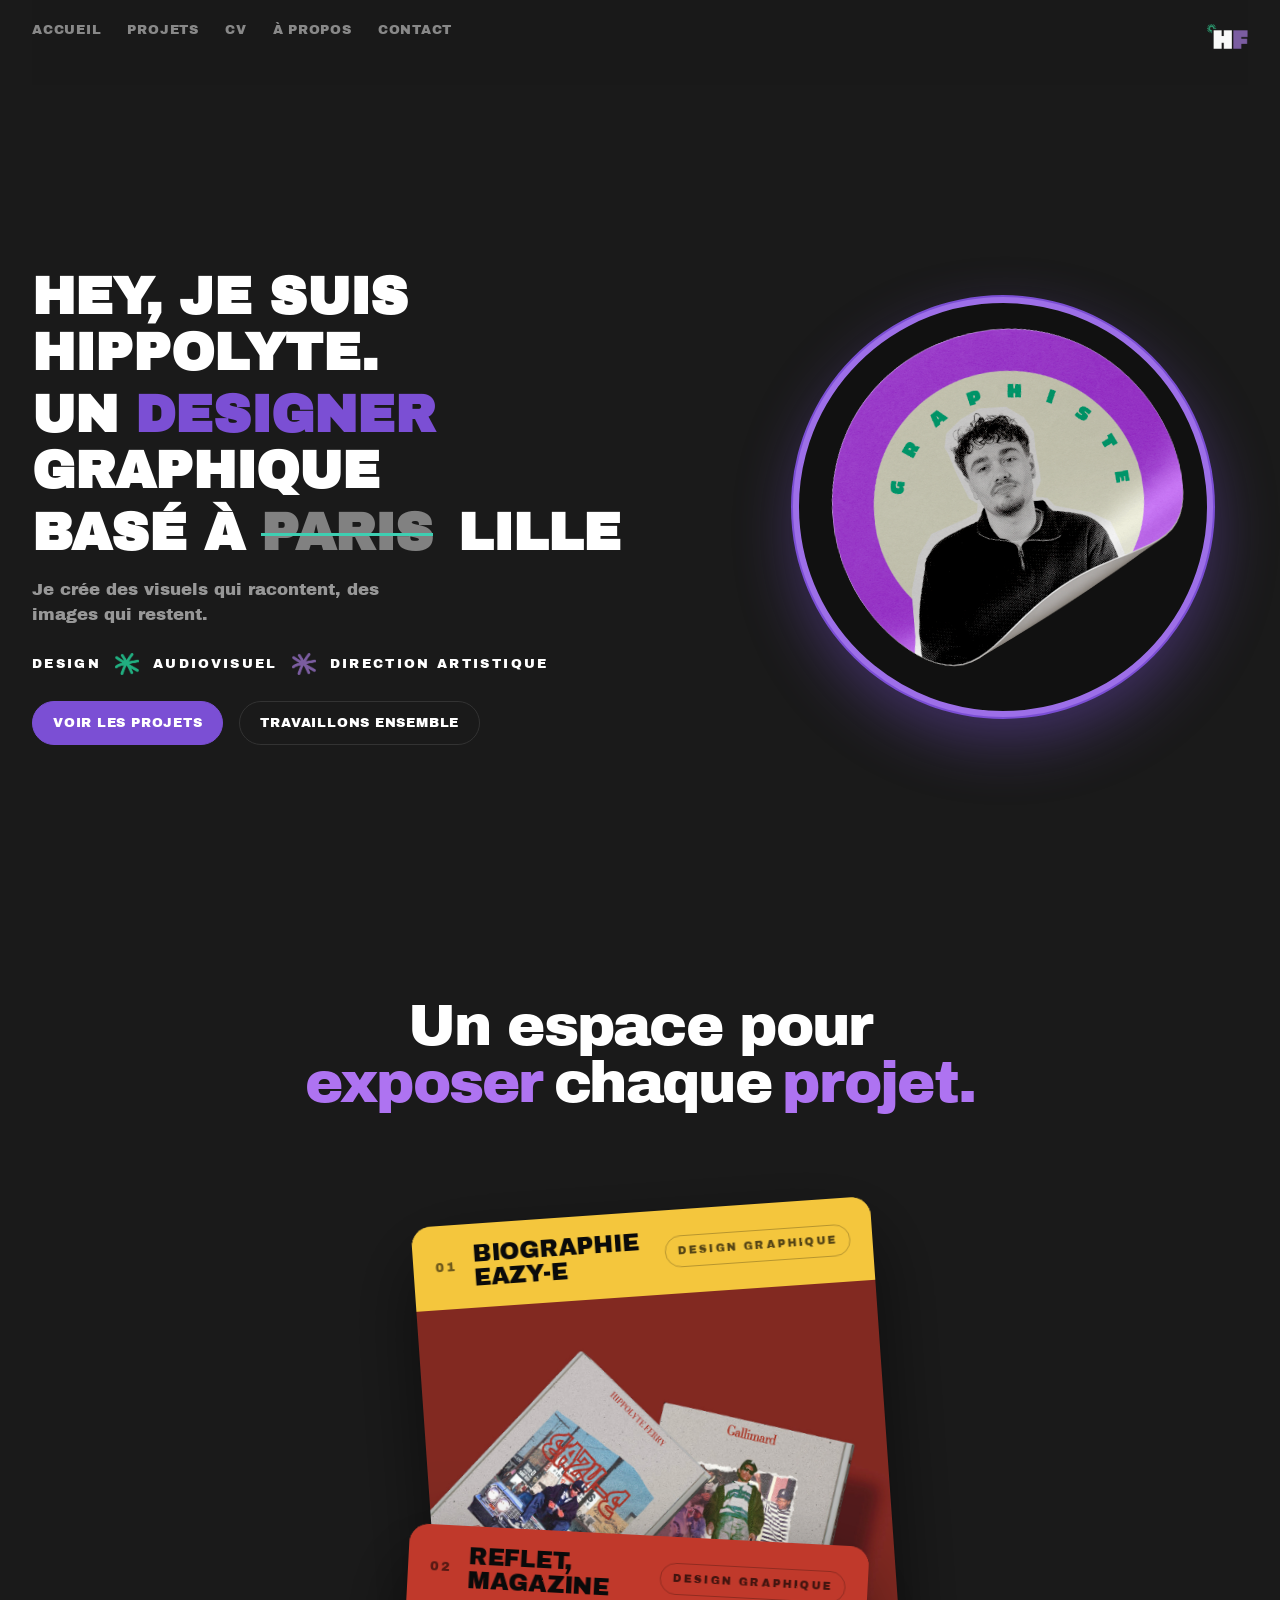
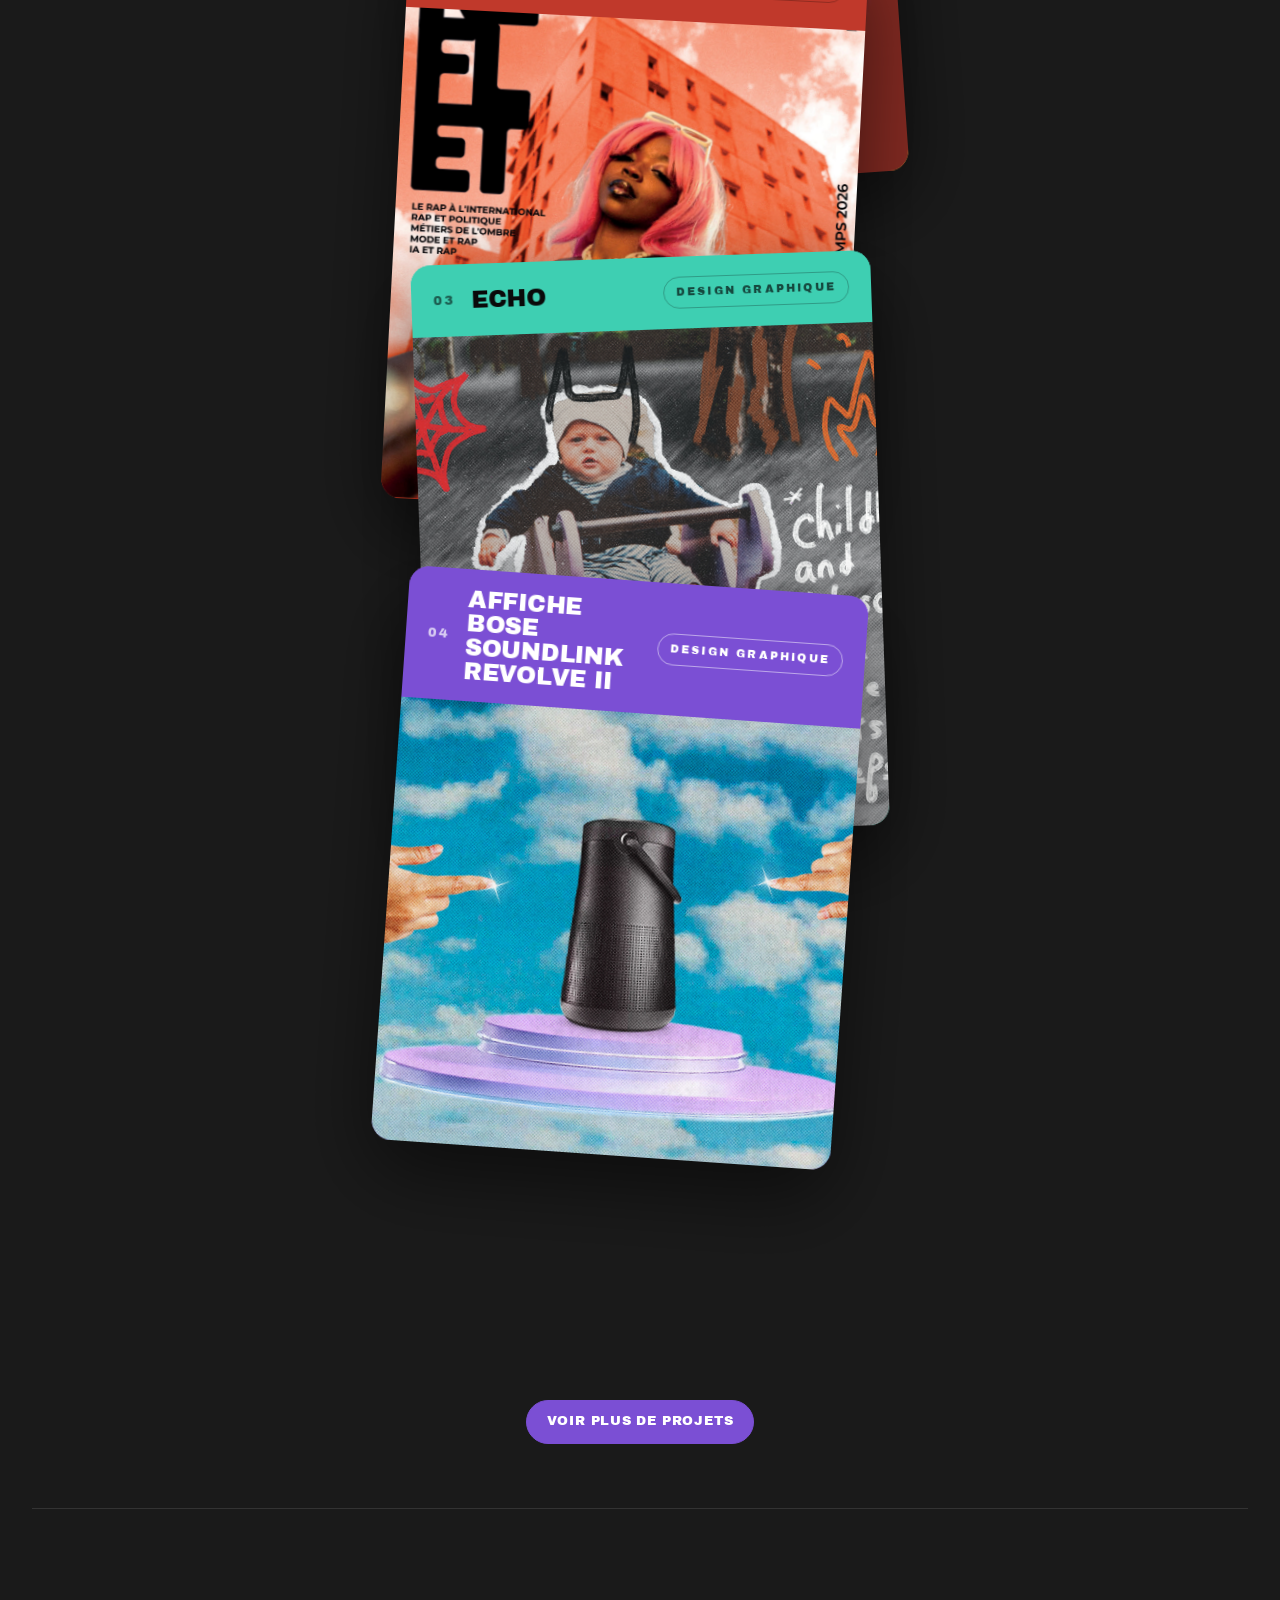
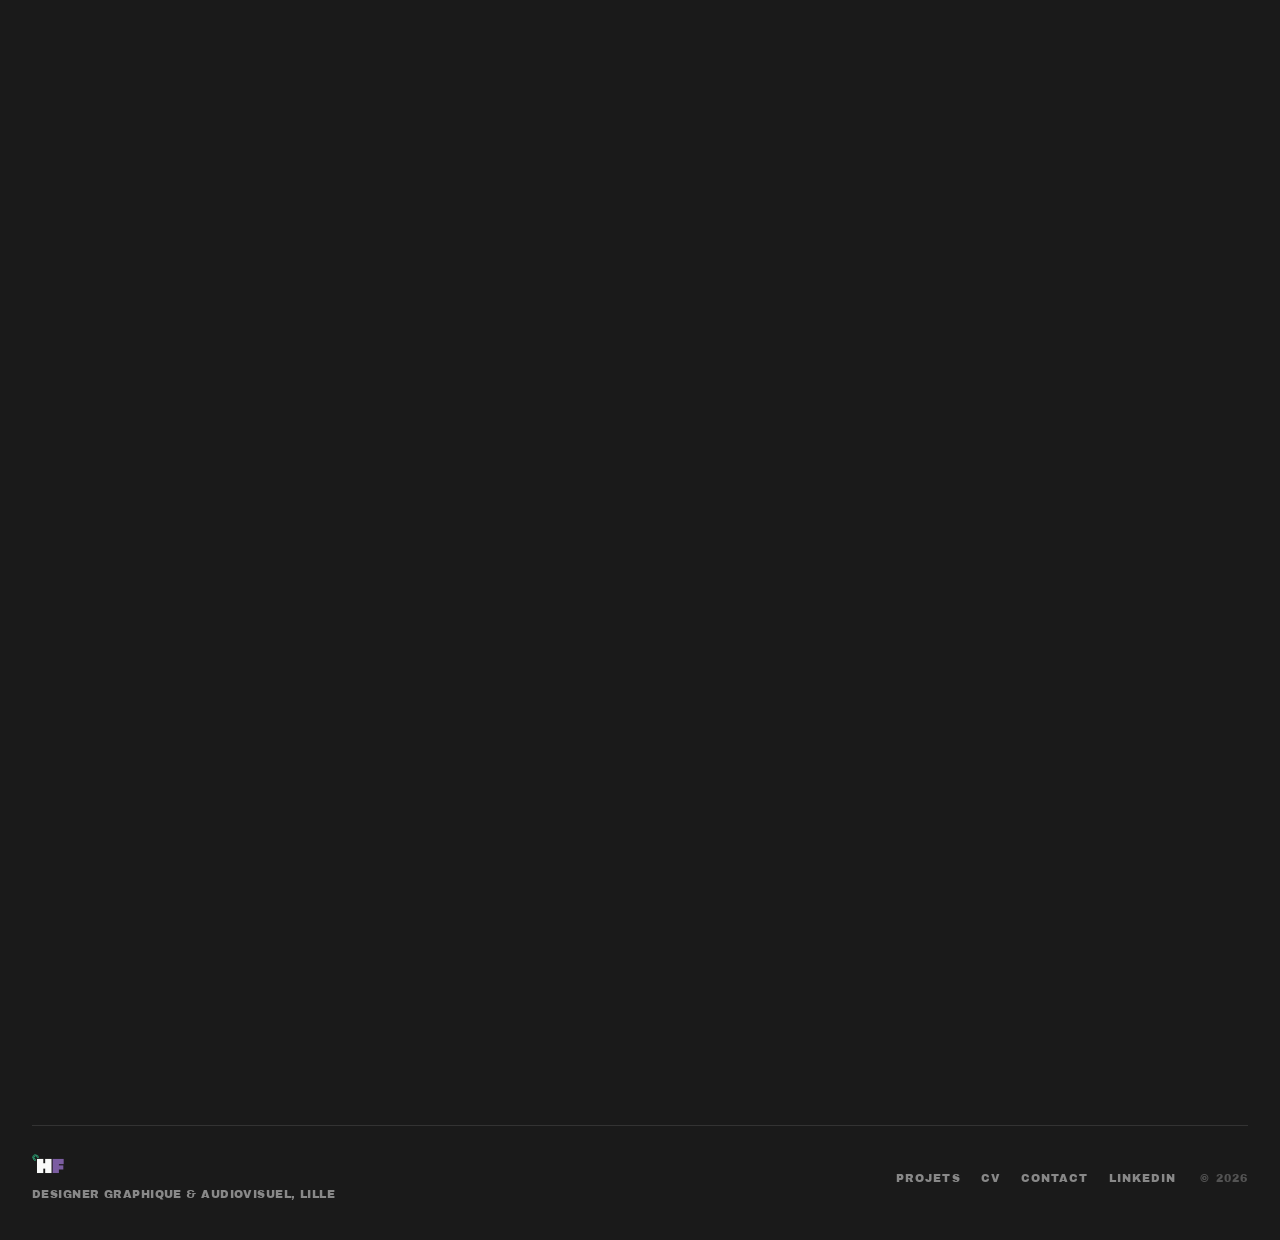
==== commit 274eb16a: "Fix taches hero : renomme dossier élément visuel → elements-visuels" ====
--- a/index.html
+++ b/index.html
@@ -44,9 +44,9 @@
             <p class="hero-desc">Je crée des visuels qui racontent, des images qui restent.</p>
             <div class="hero-tags">
               <span>DESIGN</span>
-              <img src="assets/media/%C3%A9l%C3%A9ment%20visuel/tache%20vert%20.png" alt="" class="hero-shape" aria-hidden="true">
+              <img src="assets/media/elements-visuels/tache-vert.png" alt="" class="hero-shape" aria-hidden="true">
               <span>AUDIOVISUEL</span>
-              <img src="assets/media/%C3%A9l%C3%A9ment%20visuel/tache%20violet%20.png" alt="" class="hero-shape" aria-hidden="true">
+              <img src="assets/media/elements-visuels/tache-violet.png" alt="" class="hero-shape" aria-hidden="true">
               <span>DIRECTION ARTISTIQUE</span>
             </div>
             <div class="hero-actions">
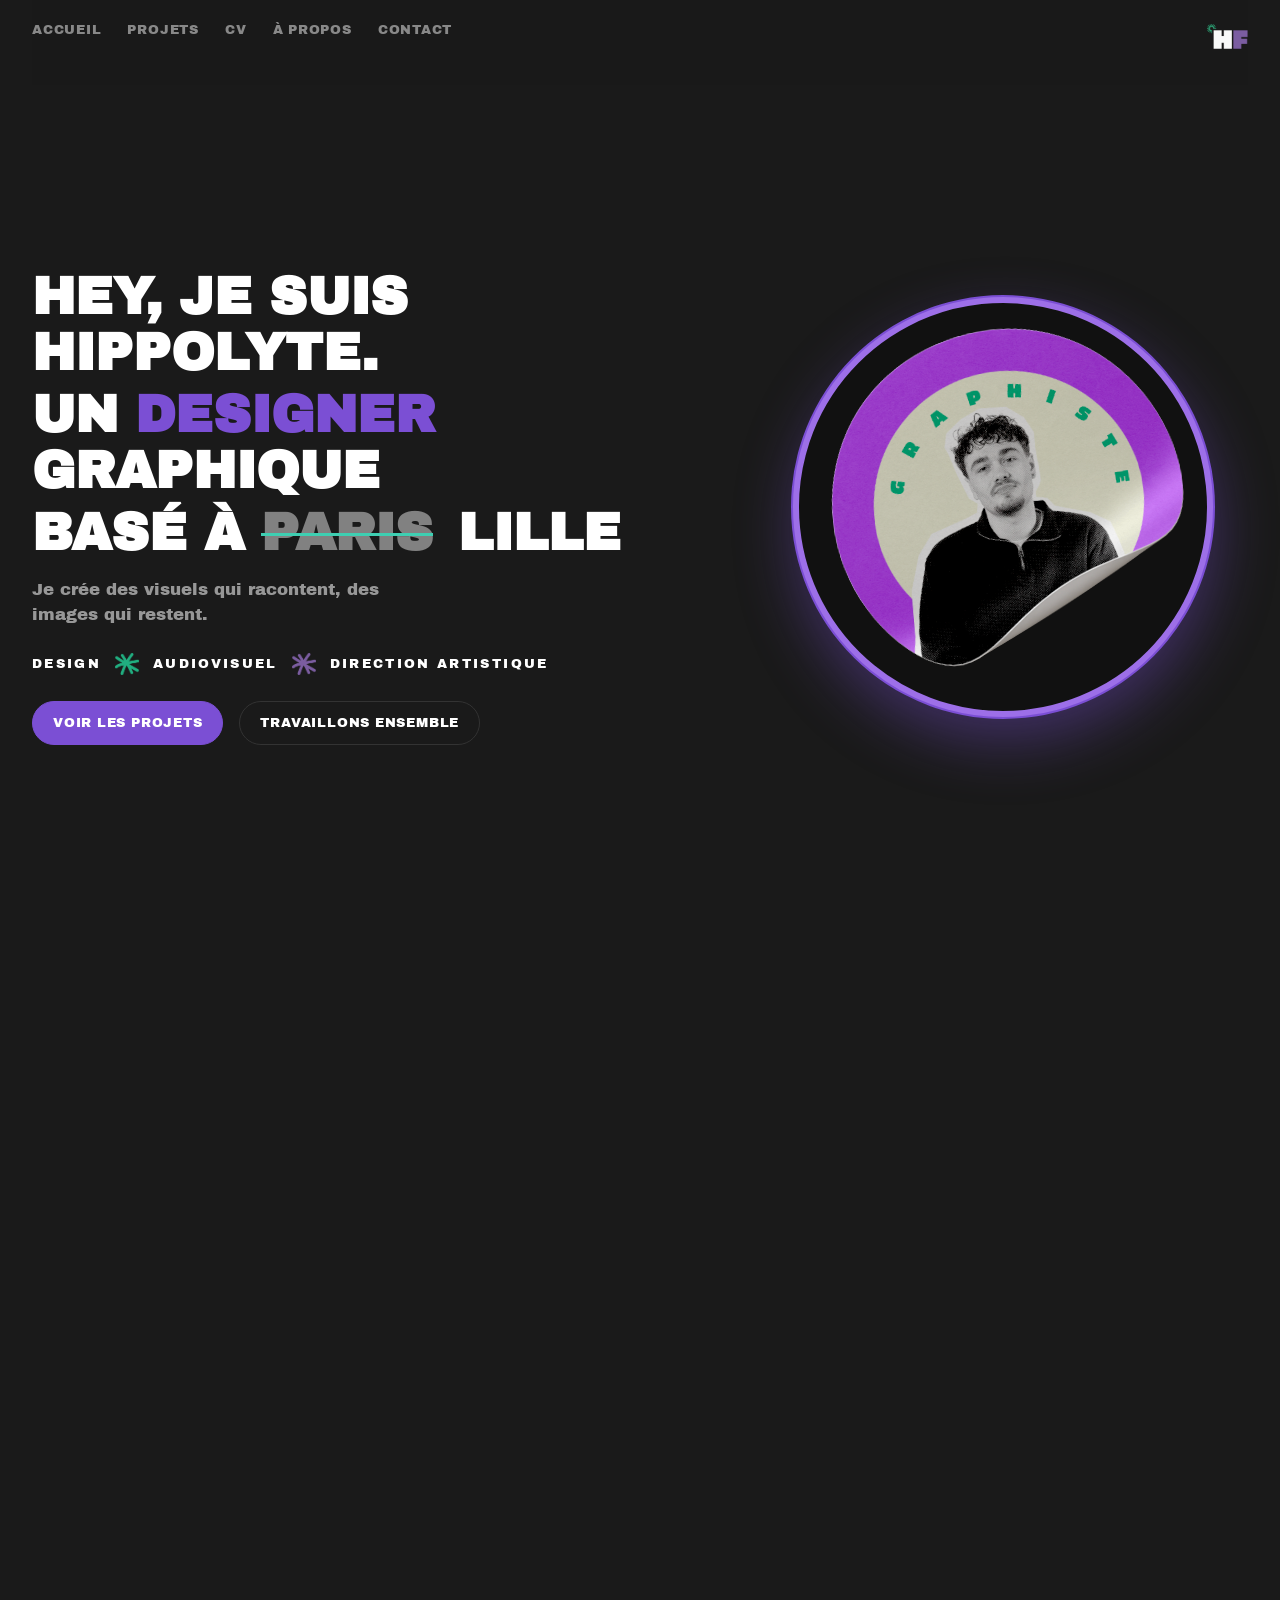
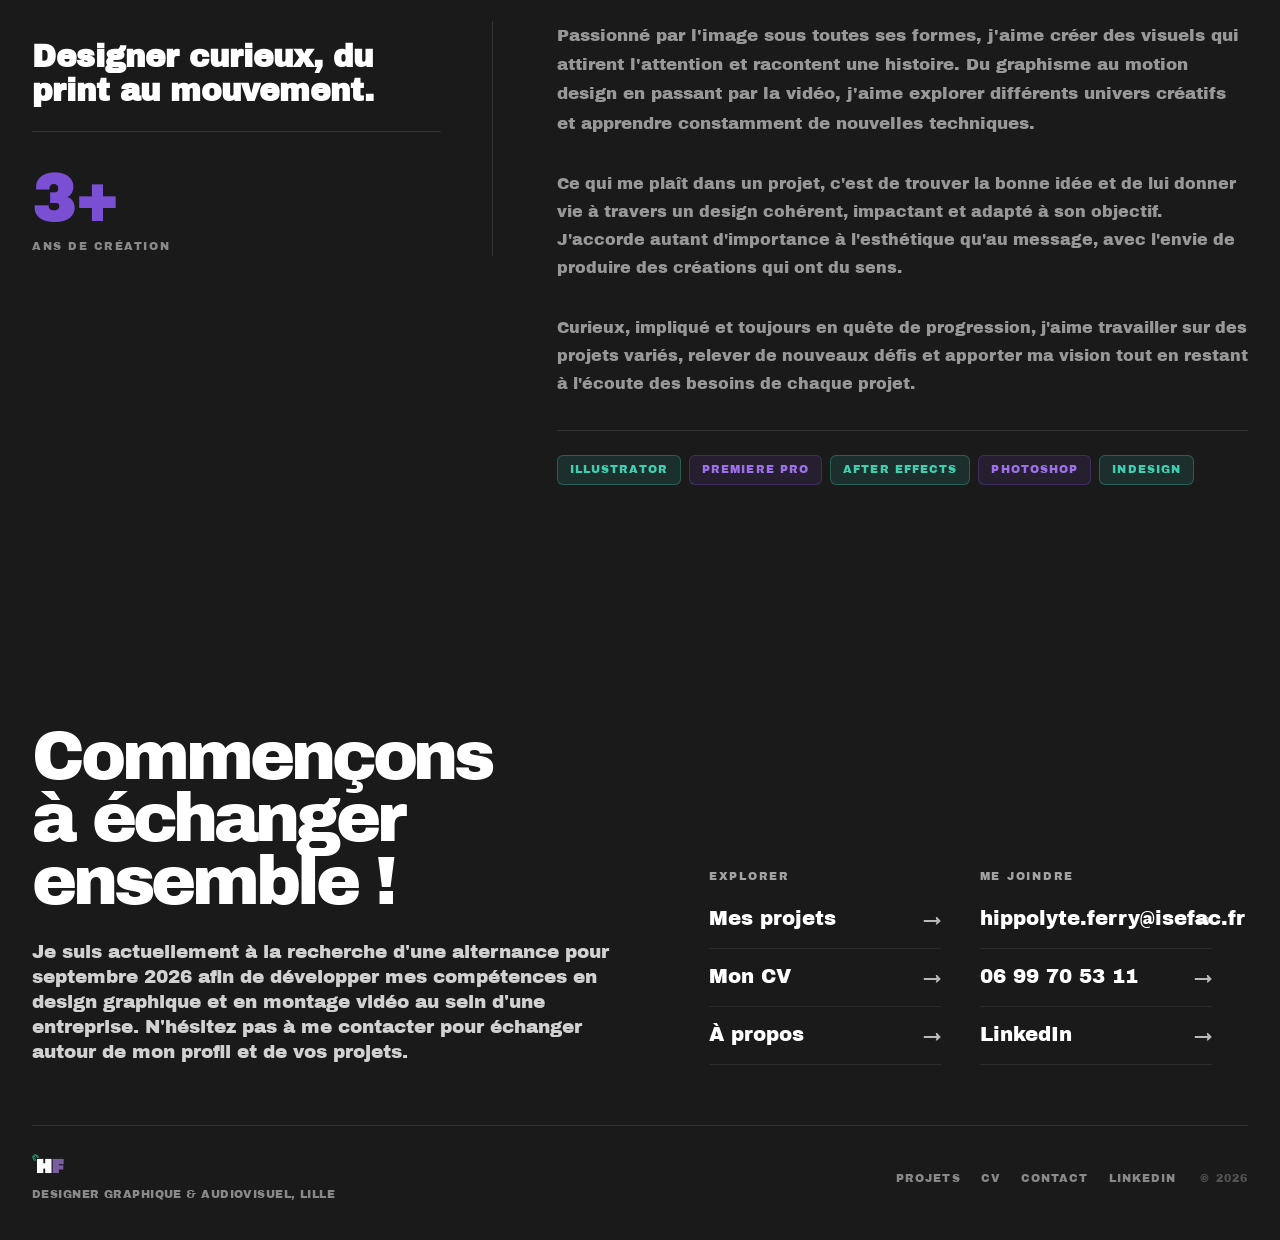
==== commit e64692af: "Fix overlay nav mobile : pseudo-element → vrai div z-index fiable" ====
--- a/index.html
+++ b/index.html
@@ -234,6 +234,7 @@
       </footer>
     </div>
 
+    <div class="nav-overlay" id="nav-overlay"></div>
     <button class="scroll-top" aria-label="Retour en haut">↑</button>
 
     <script src="script.js"></script>
--- a/styles.css
+++ b/styles.css
@@ -745,7 +745,7 @@
 }
 
 .about-col--right p {
-  color: var(--c-white);
+  color: rgba(255, 255, 255, 0.55);
   font-size: 1rem;
   line-height: 1.75;
 }
@@ -3010,13 +3010,14 @@
   }
 
   /* Overlay derrière le drawer */
-  body.nav-open::before {
-    content: "";
+  .nav-overlay {
+    display: none;
     position: fixed;
     inset: 0;
     background: rgba(0, 0, 0, 0.55);
     z-index: 8999;
   }
+  .nav-overlay.is-active { display: block; }
 
   body.nav-open { overflow: hidden; }
 
